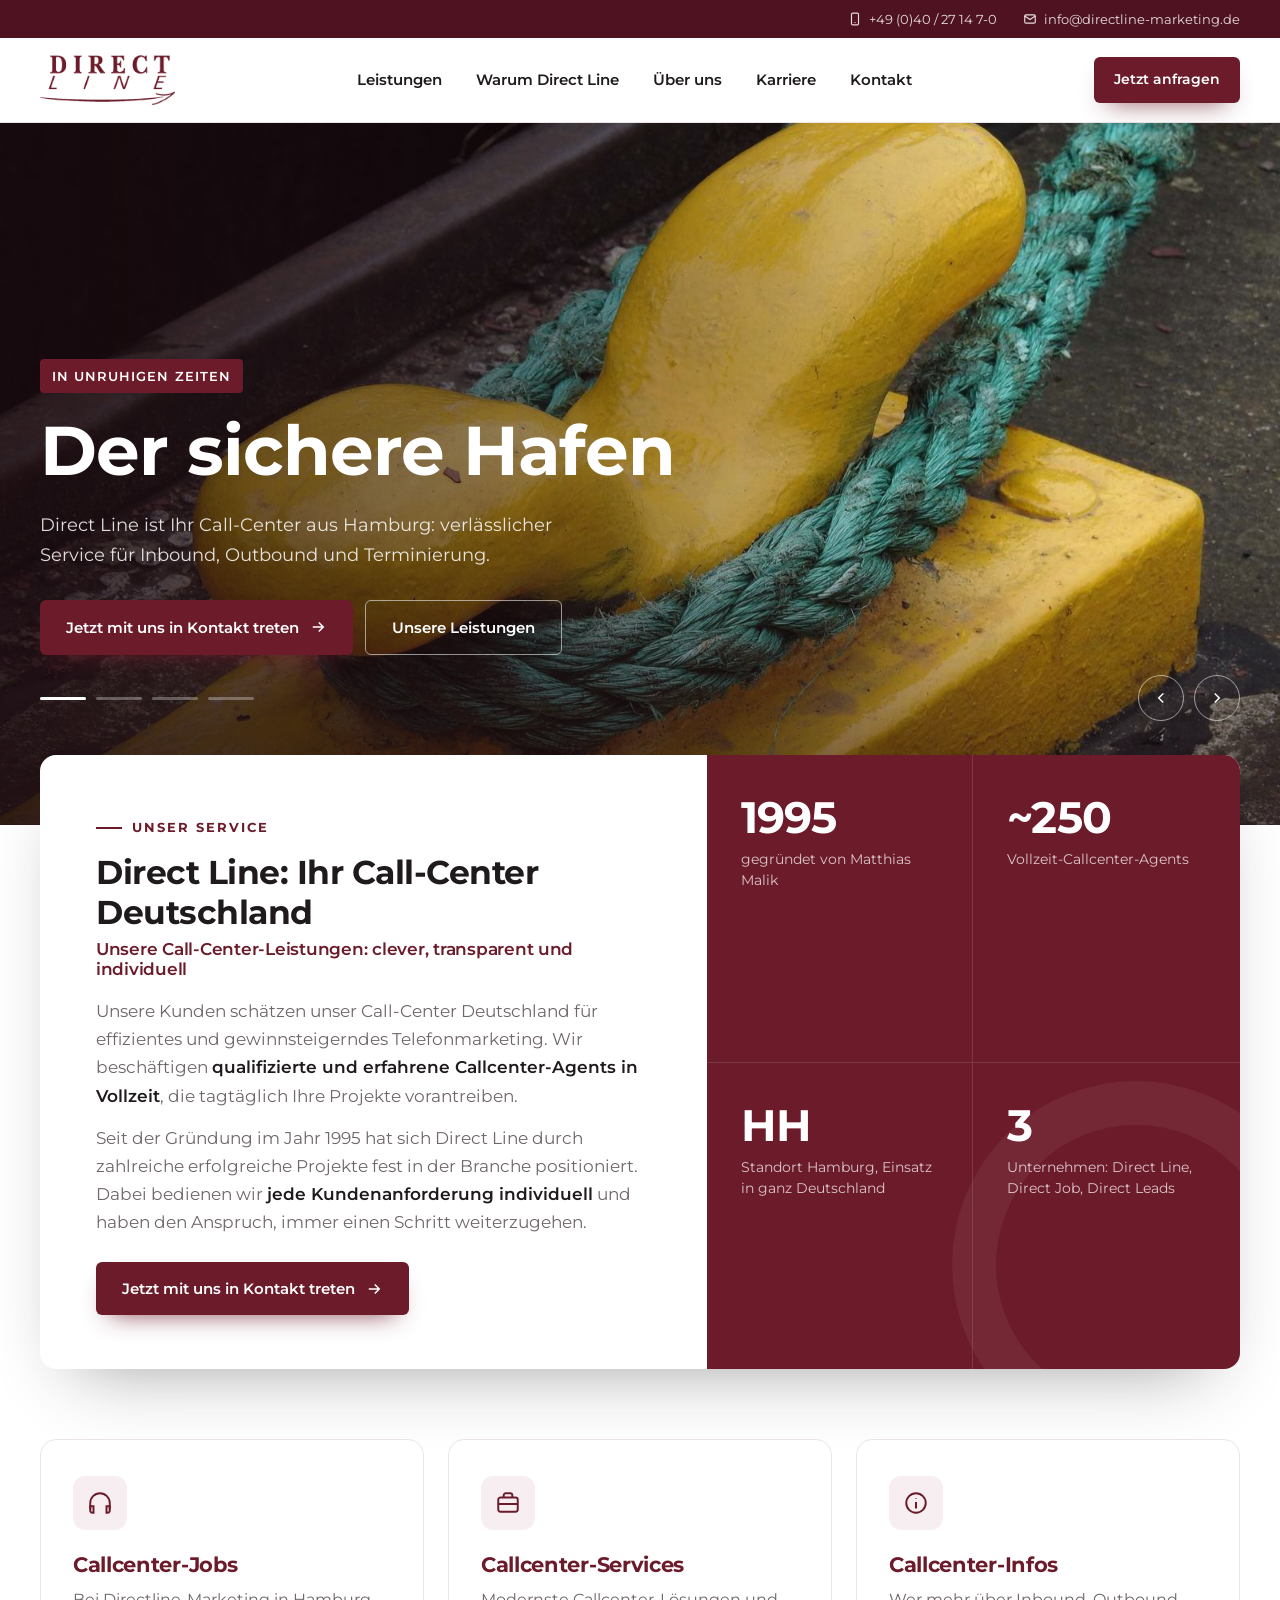
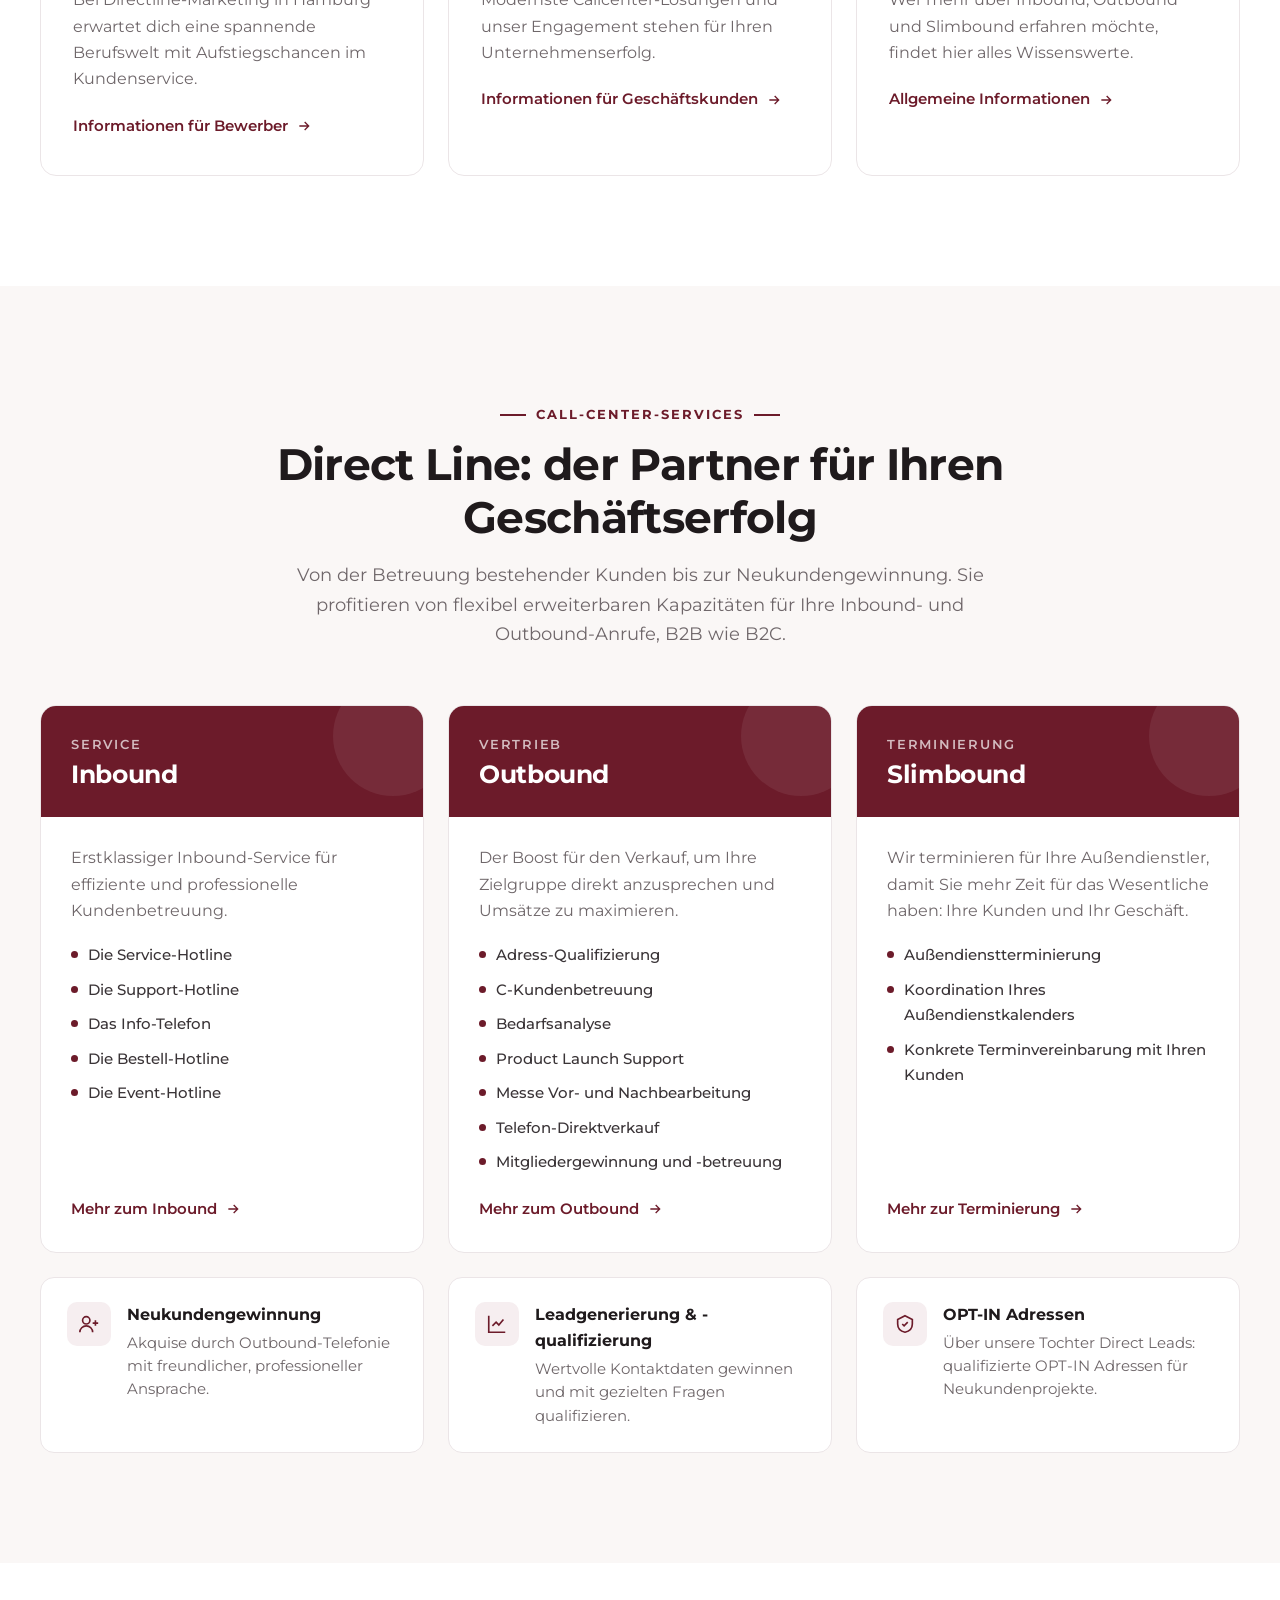
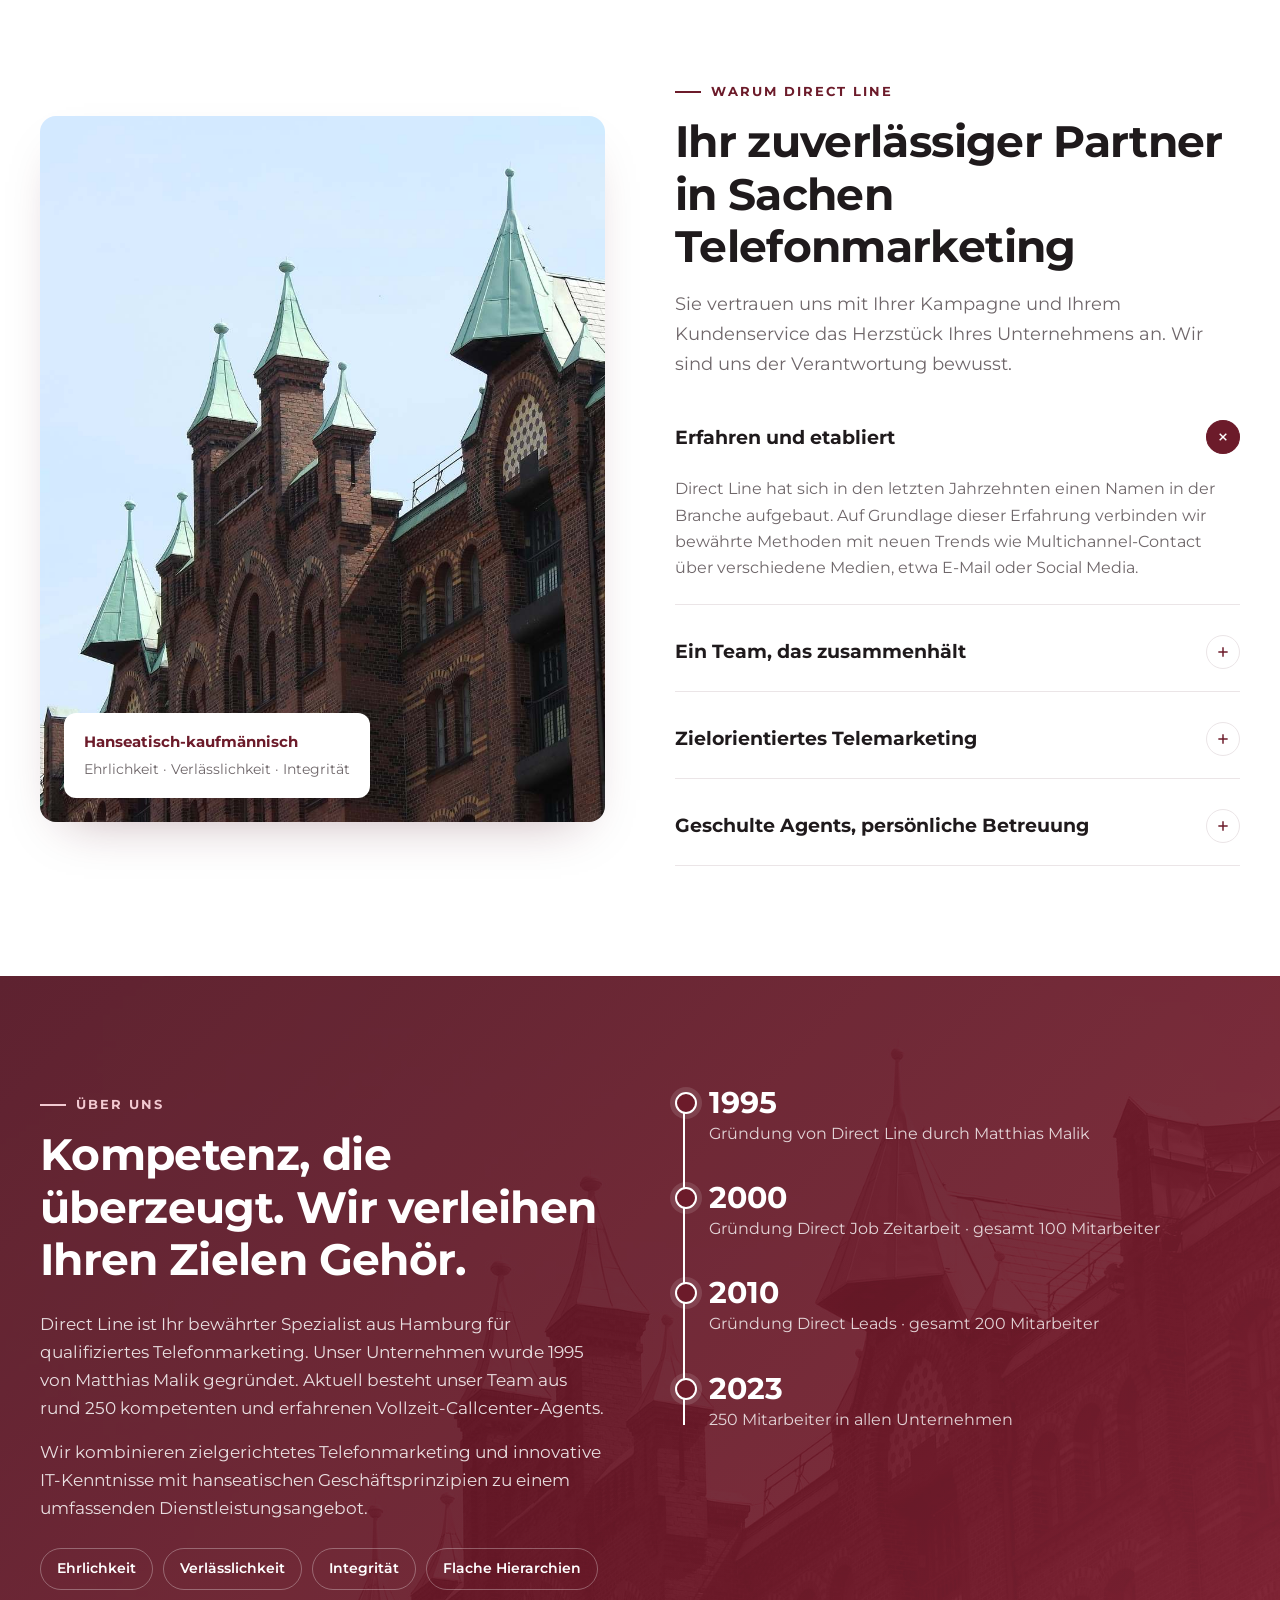
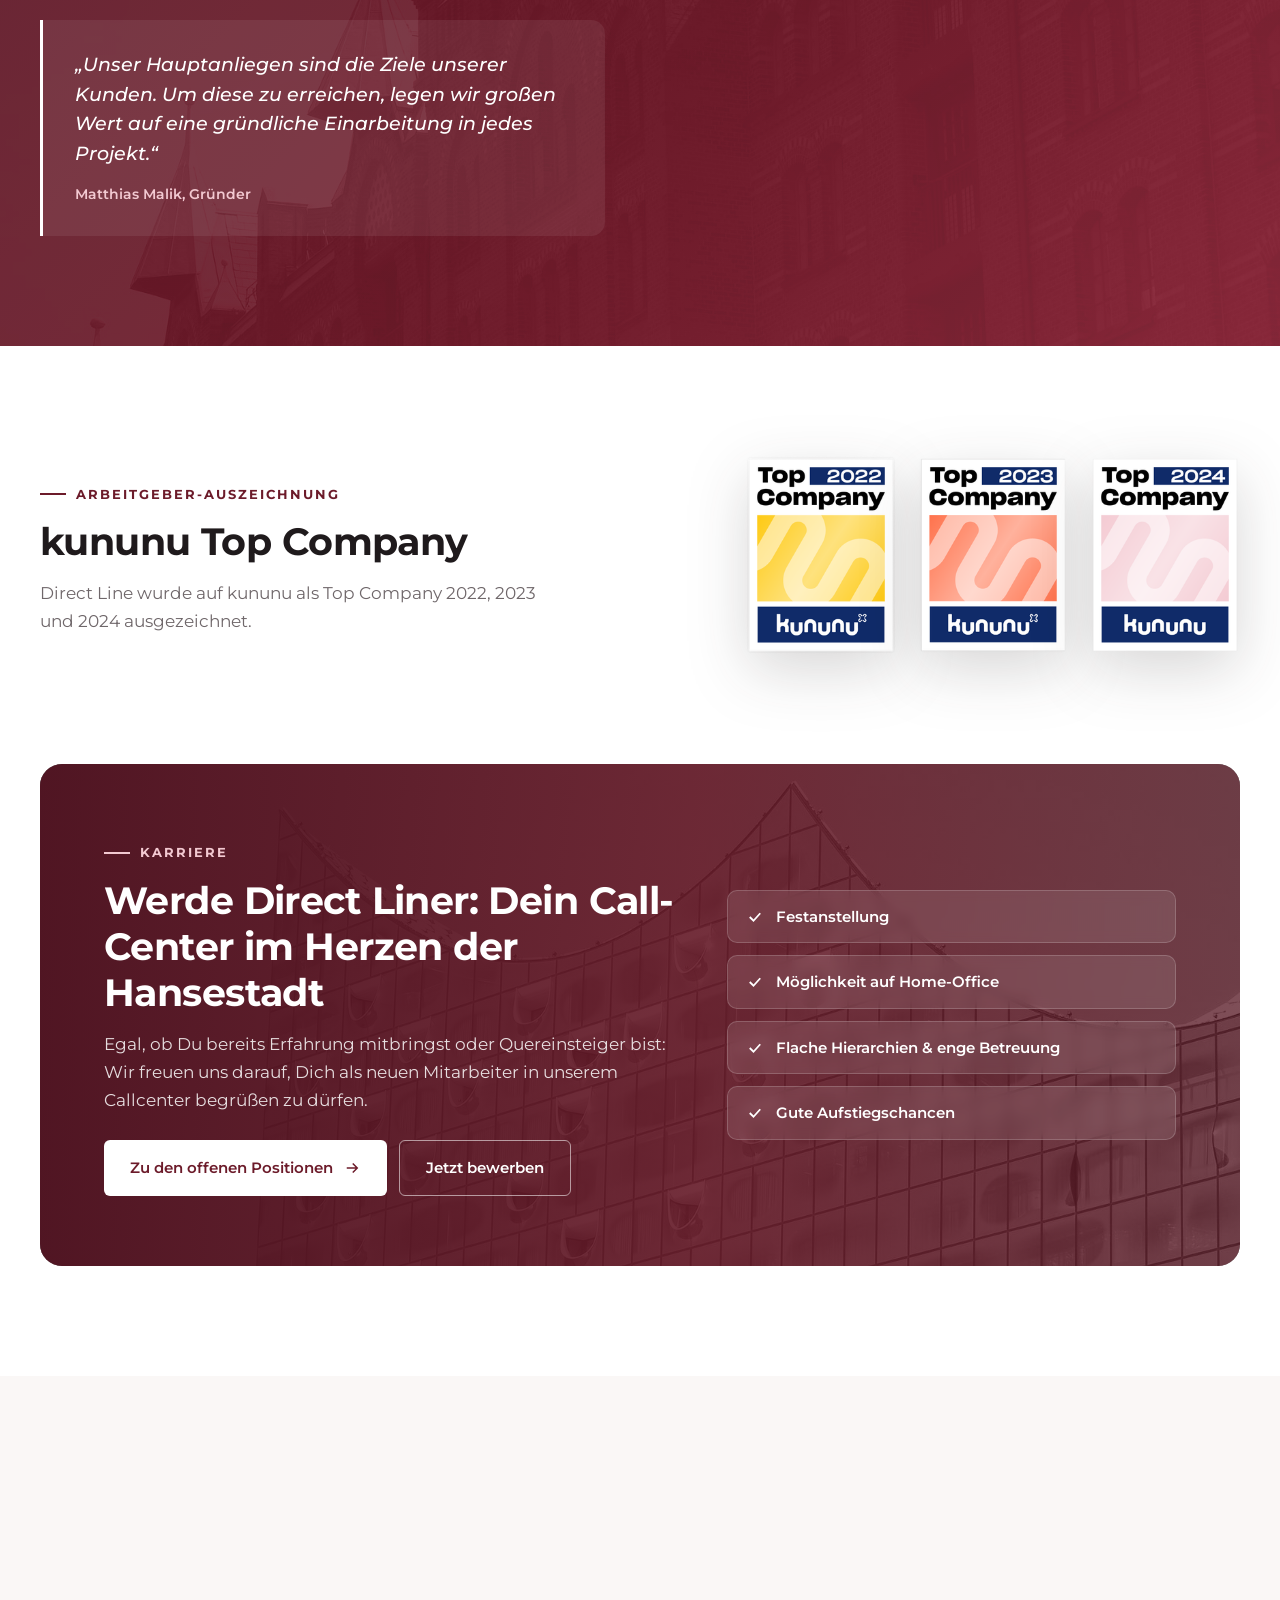
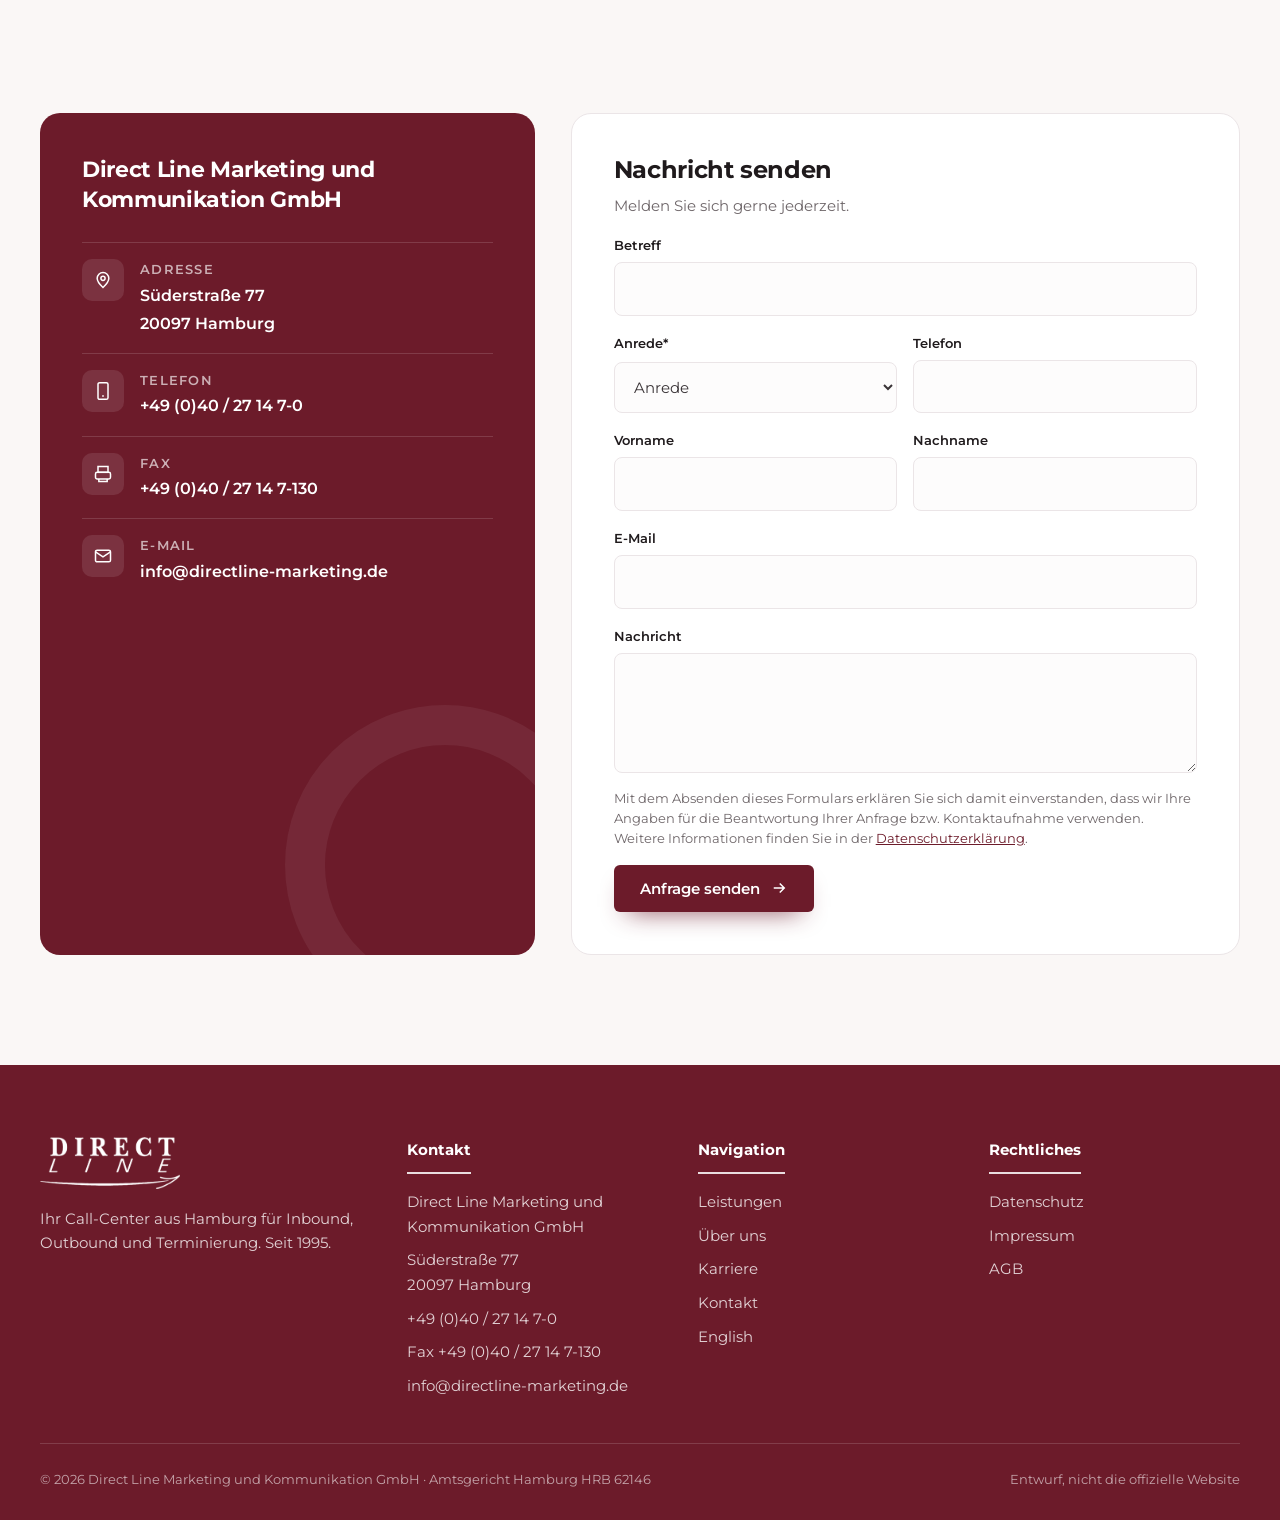
==== directline-entwurf/index.html @ 54f95ad7 "Add Direct Line redesign preview (noindex draft)" ====
<!DOCTYPE html>
<html lang="de">
<head>
<meta charset="utf-8">
<meta name="robots" content="noindex, nofollow">
<meta name="viewport" content="width=device-width, initial-scale=1">
<title>Direct Line · Ihr Call-Center aus Hamburg (Entwurf)</title>
<meta name="description" content="Direct Line Marketing und Kommunikation GmbH: Call-Center aus Hamburg für Inbound, Outbound und Terminierung, seit 1995.">
<link rel="preconnect" href="https://fonts.googleapis.com">
<link rel="preconnect" href="https://fonts.gstatic.com" crossorigin>
<link href="https://fonts.googleapis.com/css2?family=Montserrat:ital,wght@0,400;0,500;0,600;0,700;0,800;1,500&display=swap" rel="stylesheet">
<style>
:root{
  --brand:#6c1b2a; --brand-d:#4f1220; --brand-l:#8a2a3c; --brand-soft:#f6eef0;
  --ink:#1f1a1c; --text:#3a3437; --muted:#6f676a; --line:#ebe5e7; --paper:#fff; --sand:#faf7f6;
  --radius:16px; --shadow:0 22px 50px -26px rgba(79,18,32,.35); --ease:cubic-bezier(.2,.7,.2,1);
}
*{box-sizing:border-box;margin:0;padding:0}
html{scroll-behavior:smooth}
body{font-family:Montserrat,system-ui,sans-serif;color:var(--text);background:var(--paper);font-size:16.5px;line-height:1.7;-webkit-font-smoothing:antialiased}
img{display:block;max-width:100%}
a{color:inherit;text-decoration:none}
h1,h2,h3{color:var(--ink);font-weight:700;line-height:1.2;letter-spacing:-.015em}
.wrap{width:min(1200px,100% - 48px);margin-inline:auto}
.label{display:inline-block;background:var(--brand);color:#fff;font-weight:600;font-size:13px;letter-spacing:.08em;text-transform:uppercase;padding:6px 12px;border-radius:4px}
.kicker{display:inline-flex;align-items:center;gap:10px;color:var(--brand);font-weight:700;font-size:12.5px;letter-spacing:.16em;text-transform:uppercase}
.kicker::before{content:"";width:26px;height:2px;background:currentColor}
.btn{display:inline-flex;align-items:center;gap:10px;padding:14px 26px;border-radius:6px;font-weight:600;font-size:15px;border:0;cursor:pointer;font-family:inherit;transition:transform .35s var(--ease),background .35s,box-shadow .35s,color .35s}
.btn svg{transition:transform .35s var(--ease)}
.btn:hover svg{transform:translateX(4px)}
.btn-brand{background:var(--brand);color:#fff;box-shadow:0 12px 26px -14px rgba(108,27,42,.9)}
.btn-brand:hover{background:var(--brand-d);transform:translateY(-2px)}
.btn-line{border:1.5px solid rgba(255,255,255,.55);color:#fff}
.btn-line:hover{background:#fff;color:var(--brand)}
.btn-outline{border:1.5px solid var(--brand);color:var(--brand)}
.btn-outline:hover{background:var(--brand);color:#fff}

/* Topbar + Header */
.topbar{background:var(--brand-d);color:rgba(255,255,255,.85);font-size:13px}
.topbar .wrap{display:flex;justify-content:flex-end;gap:26px;padding:8px 0}
.topbar a{display:flex;align-items:center;gap:7px;transition:color .3s}.topbar a:hover{color:#fff}
header{position:sticky;top:0;z-index:60;background:rgba(255,255,255,.96);backdrop-filter:blur(12px);border-bottom:1px solid var(--line);transition:box-shadow .4s}
header.scrolled{box-shadow:0 10px 30px -20px rgba(31,26,28,.35)}
.nav{display:flex;align-items:center;justify-content:space-between;height:84px;transition:height .4s var(--ease)}
header.scrolled .nav{height:68px}
.logo img{height:50px;width:auto;transition:height .4s var(--ease)}
header.scrolled .logo img{height:42px}
.menu{display:flex;gap:34px;list-style:none;font-weight:600;font-size:14.5px}
.menu a{position:relative;padding:6px 0;color:var(--ink);transition:color .3s}
.menu a::after{content:"";position:absolute;left:0;bottom:0;width:100%;height:2px;background:var(--brand);transform:scaleX(0);transform-origin:right;transition:transform .4s var(--ease)}
.menu a:hover{color:var(--brand)}.menu a:hover::after{transform:scaleX(1);transform-origin:left}
.nav .btn{padding:11px 20px;font-size:14px}
.burger{display:none;background:none;border:0;width:44px;height:44px;color:var(--brand);cursor:pointer}

/* Hero slider */
.hero{position:relative;height:min(78vh,720px);min-height:520px;overflow:hidden;background:#1d1416;color:#fff}
.slide{position:absolute;inset:0;opacity:0;transition:opacity 1.2s ease}
.slide.active{opacity:1;z-index:1}
.slide img{position:absolute;inset:0;width:100%;height:100%;object-fit:cover;transform:scale(1.08)}
.slide.active img{animation:kb 9s ease-out forwards}
@keyframes kb{from{transform:scale(1.1)}to{transform:scale(1)}}
.slide::after{content:"";position:absolute;inset:0;background:linear-gradient(90deg,rgba(29,12,17,.78) 0%,rgba(29,12,17,.45) 45%,rgba(29,12,17,.05) 80%),linear-gradient(0deg,rgba(29,12,17,.55),transparent 40%)}
.caption{position:absolute;z-index:2;left:0;right:0;bottom:170px}
.caption .label{opacity:0;transform:translateY(16px)}
.caption h1{color:#fff;font-size:clamp(38px,5.4vw,72px);font-weight:700;max-width:14ch;margin:16px 0 0;opacity:0;transform:translateY(22px)}
.caption p{max-width:520px;color:rgba(255,255,255,.85);font-size:17.5px;margin-top:18px;opacity:0;transform:translateY(22px)}
.caption .hero-actions{display:flex;gap:12px;flex-wrap:wrap;margin-top:30px;opacity:0;transform:translateY(22px)}
.slide.active .caption .label,.slide.active .caption h1,.slide.active .caption p,.slide.active .caption .hero-actions{animation:capIn .9s var(--ease) forwards}
.slide.active .caption h1{animation-delay:.15s}.slide.active .caption p{animation-delay:.3s}.slide.active .caption .hero-actions{animation-delay:.45s}
@keyframes capIn{to{opacity:1;transform:none}}
.hero-ctrl{position:absolute;z-index:3;left:0;right:0;bottom:104px}
.hero-ctrl .wrap{display:flex;align-items:center;justify-content:space-between;gap:20px}
.dots{display:flex;gap:10px}
.dot{width:46px;height:3px;background:rgba(255,255,255,.3);border:0;cursor:pointer;position:relative;overflow:hidden;border-radius:2px}
.dot i{position:absolute;inset:0;background:#fff;transform:scaleX(0);transform-origin:left}
.dot.active i{animation:bar 6.5s linear forwards}
.dot.done i{transform:scaleX(1)}
@keyframes bar{to{transform:scaleX(1)}}
.arrows{display:flex;gap:10px}
.arrow{width:46px;height:46px;border-radius:50%;border:1.5px solid rgba(255,255,255,.55);background:transparent;color:#fff;display:grid;place-items:center;cursor:pointer;transition:background .3s,color .3s}
.arrow:hover{background:#fff;color:var(--brand)}

/* Intro */
.intro{padding:0 0 110px;position:relative;z-index:5}
.intro-card{margin-top:-70px;background:#fff;border-radius:var(--radius);box-shadow:0 30px 70px -35px rgba(31,26,28,.45);display:grid;grid-template-columns:1.25fr 1fr;overflow:hidden}
.intro-main{padding:54px 56px}
.intro-main h2{font-size:clamp(26px,2.6vw,36px);margin:14px 0 6px}
.intro-main h3{font-size:17px;color:var(--brand);font-weight:600;margin-bottom:18px}
.intro-main p{color:var(--muted);margin-bottom:14px}
.intro-main strong{color:var(--ink);font-weight:600}
.intro-main .btn{margin-top:12px}
.stats{background:var(--brand);color:#fff;display:grid;grid-template-columns:1fr 1fr;position:relative;overflow:hidden}
.stats::after{content:"";position:absolute;right:-80px;bottom:-80px;width:280px;height:280px;border-radius:50%;border:44px solid rgba(255,255,255,.05)}
.stat{padding:40px 34px;border-right:1px solid rgba(255,255,255,.12);border-bottom:1px solid rgba(255,255,255,.12);position:relative;z-index:1}
.stat:nth-child(2n){border-right:0}.stat:nth-child(n+3){border-bottom:0}
.stat strong{display:block;font-size:44px;font-weight:700;line-height:1;margin-bottom:10px;letter-spacing:-.02em}
.stat span{font-size:14px;color:rgba(255,255,255,.75);line-height:1.5;display:block}

/* Three pillars */
.pillars{display:grid;grid-template-columns:repeat(3,1fr);gap:24px;margin-top:70px}
.pillar{position:relative;padding:36px 32px;border-radius:var(--radius);border:1px solid var(--line);background:#fff;transition:transform .45s var(--ease),box-shadow .45s,border-color .45s;overflow:hidden}
.pillar::before{content:"";position:absolute;left:0;top:0;bottom:0;width:3px;background:var(--brand);transform:scaleY(0);transform-origin:top;transition:transform .5s var(--ease)}
.pillar:hover{transform:translateY(-6px);box-shadow:var(--shadow);border-color:transparent}
.pillar:hover::before{transform:scaleY(1)}
.pillar .ico{width:54px;height:54px;border-radius:12px;background:var(--brand-soft);color:var(--brand);display:grid;place-items:center;margin-bottom:22px;transition:background .4s,color .4s}
.pillar:hover .ico{background:var(--brand);color:#fff}
.pillar h3{font-size:21px;color:var(--brand);margin-bottom:10px}
.pillar p{color:var(--muted);font-size:15.5px;margin-bottom:18px}
.more{display:inline-flex;align-items:center;gap:8px;font-weight:600;font-size:14.5px;color:var(--brand)}
.more svg{transition:transform .3s var(--ease)}
.pillar:hover .more svg,.more:hover svg{transform:translateX(4px)}

section{padding:110px 0}
.head{max-width:740px;margin-bottom:56px}
.head h2{font-size:clamp(30px,3.4vw,46px);margin:14px 0 16px}
.head p{color:var(--muted);font-size:17.5px}
.center{text-align:center;margin-inline:auto}
.center .kicker::after{content:"";width:26px;height:2px;background:currentColor}

/* Leistungen */
.services{background:var(--sand)}
.svc-grid{display:grid;grid-template-columns:repeat(3,1fr);gap:24px}
.svc{background:#fff;border-radius:var(--radius);overflow:hidden;border:1px solid var(--line);display:flex;flex-direction:column;transition:transform .45s var(--ease),box-shadow .45s}
.svc:hover{transform:translateY(-6px);box-shadow:var(--shadow)}
.svc-top{background:var(--brand);color:#fff;padding:28px 30px;position:relative;overflow:hidden}
.svc-top::after{content:"";position:absolute;right:-30px;top:-30px;width:120px;height:120px;border-radius:50%;background:rgba(255,255,255,.07);transition:transform .6s var(--ease)}
.svc:hover .svc-top::after{transform:scale(1.6)}
.svc-top small{display:block;font-size:12.5px;letter-spacing:.14em;text-transform:uppercase;color:rgba(255,255,255,.7);font-weight:600}
.svc-top h3{color:#fff;font-size:25px;margin-top:4px}
.svc-body{padding:28px 30px 30px;display:flex;flex-direction:column;flex:1}
.svc-body p{color:var(--muted);font-size:15.5px;margin-bottom:18px}
.svc-body ul{list-style:none;display:grid;gap:9px;margin-bottom:22px}
.svc-body li{display:flex;gap:10px;align-items:flex-start;font-size:15px;color:var(--text);font-weight:500}
.svc-body li::before{content:"";flex:none;width:7px;height:7px;margin-top:9px;border-radius:50%;background:var(--brand)}
.svc-body .more{margin-top:auto}
.extra{margin-top:24px;display:grid;grid-template-columns:repeat(3,1fr);gap:24px}
.mini{display:flex;gap:16px;align-items:flex-start;padding:24px 26px;background:#fff;border-radius:14px;border:1px solid var(--line)}
.mini .ico{flex:none;width:44px;height:44px;border-radius:10px;background:var(--brand-soft);color:var(--brand);display:grid;place-items:center}
.mini h4{font-size:15.5px;color:var(--ink);margin-bottom:4px}
.mini p{font-size:14.5px;color:var(--muted);line-height:1.6}

/* Qualitäten split */
.split{display:grid;grid-template-columns:1fr 1fr;gap:70px;align-items:center}
.photo{position:relative;border-radius:var(--radius);overflow:hidden;aspect-ratio:4/5;box-shadow:var(--shadow)}
.photo img{width:100%;height:100%;object-fit:cover;transform:scale(1.12);transition:transform 1.6s var(--ease)}
.photo.in img{transform:scale(1)}
.photo .badge{position:absolute;left:24px;bottom:24px;background:#fff;border-radius:12px;padding:16px 20px;box-shadow:var(--shadow)}
.photo .badge b{display:block;color:var(--brand);font-size:15px}
.photo .badge span{font-size:13.5px;color:var(--muted)}
.qual{display:grid;gap:8px;margin-top:10px}
.q{border-bottom:1px solid var(--line)}
.q button{width:100%;display:flex;justify-content:space-between;align-items:center;gap:20px;background:none;border:0;font-family:inherit;font-size:19px;font-weight:700;color:var(--ink);padding:22px 0;cursor:pointer;text-align:left;transition:color .3s}
.q button:hover{color:var(--brand)}
.q .plus{flex:none;width:34px;height:34px;border-radius:50%;border:1.5px solid var(--line);display:grid;place-items:center;color:var(--brand);transition:transform .4s var(--ease),background .4s,border-color .4s}
.q.open .plus{transform:rotate(45deg);background:var(--brand);color:#fff;border-color:var(--brand)}
.q .ans{display:grid;grid-template-rows:0fr;transition:grid-template-rows .5s var(--ease)}
.q.open .ans{grid-template-rows:1fr}
.q .ans>div{overflow:hidden}
.q .ans p{color:var(--muted);padding-bottom:22px;font-size:15.5px}

/* About */
.about{background:linear-gradient(135deg,var(--brand-d),var(--brand) 60%,var(--brand-l));color:#fff;position:relative;overflow:hidden}
.about::before{content:"";position:absolute;inset:0;background:var(--about-bg,none) center/cover;opacity:.09;mix-blend-mode:luminosity}
.about .wrap{position:relative}
.about h2,.about h3{color:#fff}
.about .kicker{color:#f2c9d1}
.about .head p{color:rgba(255,255,255,.8)}
.about-grid{display:grid;grid-template-columns:1fr 1fr;gap:70px;align-items:start}
.about p.lead{color:rgba(255,255,255,.85);margin-bottom:16px}
.quote{margin-top:30px;padding:30px 32px;border-left:3px solid #fff;background:rgba(255,255,255,.07);border-radius:0 14px 14px 0}
.quote blockquote{font-size:18.5px;font-style:italic;font-weight:500;line-height:1.6;color:#fff}
.quote cite{display:block;margin-top:14px;font-style:normal;font-weight:600;font-size:14px;color:#f2c9d1}
.values{display:flex;gap:10px;flex-wrap:wrap;margin-top:26px}
.values span{padding:8px 16px;border-radius:999px;border:1px solid rgba(255,255,255,.3);font-size:14px;font-weight:600}
.timeline{position:relative;padding-left:34px}
.timeline::before{content:"";position:absolute;left:8px;top:8px;bottom:8px;width:2px;background:rgba(255,255,255,.2)}
.timeline .fill{position:absolute;left:8px;top:8px;width:2px;height:0;background:#fff;transition:height 1.8s var(--ease)}
.timeline.in .fill{height:calc(100% - 16px)}
.tl{position:relative;padding:0 0 34px}
.tl:last-child{padding-bottom:0}
.tl::before{content:"";position:absolute;left:-34px;top:6px;width:18px;height:18px;border-radius:50%;background:var(--brand);border:2px solid #fff;box-shadow:0 0 0 5px rgba(255,255,255,.12)}
.tl b{display:block;font-size:30px;font-weight:700;line-height:1.1}
.tl span{color:rgba(255,255,255,.8);font-size:15.5px}

/* Awards */
.awards .wrap{display:grid;grid-template-columns:1fr 1.2fr;gap:60px;align-items:center}
.badges{display:flex;gap:22px;justify-content:flex-end}
.badges img{width:150px;height:auto;filter:drop-shadow(0 18px 30px rgba(31,26,28,.18));transition:transform .5s var(--ease)}
.badges img:hover{transform:translateY(-8px) rotate(-2deg)}

/* Karriere */
.career{padding:0 0 110px}
.career-inner{position:relative;border-radius:22px;overflow:hidden;color:#fff;padding:70px 64px;display:grid;grid-template-columns:1.3fr 1fr;gap:40px;align-items:center;background:#2a1a1e}
.career-inner img{position:absolute;inset:0;width:100%;height:100%;object-fit:cover;opacity:.5;filter:grayscale(1) contrast(1.1);transition:transform 8s ease;z-index:0}
.career-inner:hover img{transform:scale(1.06)}
.career-inner::after{content:"";position:absolute;inset:0;background:linear-gradient(90deg,rgba(79,18,32,.96),rgba(108,27,42,.82) 55%,rgba(108,27,42,.55));z-index:0}
.career-inner>*{position:relative;z-index:1}
.career h2{color:#fff;font-size:clamp(28px,3vw,40px);margin:14px 0 14px}
.career .kicker{color:#f2c9d1}
.career p{color:rgba(255,255,255,.85)}
.perks{list-style:none;display:grid;gap:12px}
.perks li{display:flex;gap:12px;align-items:center;font-weight:600;background:rgba(255,255,255,.1);border:1px solid rgba(255,255,255,.18);padding:13px 18px;border-radius:10px;backdrop-filter:blur(6px);font-size:15px}
.perks li svg{flex:none}
.career .acts{display:flex;gap:12px;flex-wrap:wrap;margin-top:26px}
.career .btn-white{background:#fff;color:var(--brand)}
.career .btn-white:hover{transform:translateY(-2px)}

/* Kontakt */
.contact{background:var(--sand)}
.contact-grid{display:grid;grid-template-columns:.85fr 1.15fr;gap:36px}
.info{background:var(--brand);color:#fff;border-radius:20px;padding:42px;position:relative;overflow:hidden}
.info::after{content:"";position:absolute;right:-70px;bottom:-70px;width:240px;height:240px;border-radius:50%;border:40px solid rgba(255,255,255,.06)}
.info h3{color:#fff;font-size:22px;margin-bottom:28px;line-height:1.35}
.row{display:flex;gap:16px;padding:16px 0;border-top:1px solid rgba(255,255,255,.14);position:relative;z-index:1}
.row .ico{flex:none;width:42px;height:42px;border-radius:10px;background:rgba(255,255,255,.1);display:grid;place-items:center}
.row small{display:block;font-size:12.5px;color:rgba(255,255,255,.65);text-transform:uppercase;letter-spacing:.1em;font-weight:600}
.row a,.row b{font-weight:600;font-size:15.5px}
.row a:hover{text-decoration:underline}
form{background:#fff;border-radius:20px;padding:42px;border:1px solid var(--line);display:grid;grid-template-columns:1fr 1fr;gap:16px}
form h3{grid-column:span 2;font-size:24px}
form .sub{grid-column:span 2;color:var(--muted);margin-top:-8px;font-size:15px}
.f{display:grid;gap:6px}.f.full{grid-column:span 2}
label{font-size:13px;font-weight:600;color:var(--ink)}
input,select,textarea{font:inherit;font-size:15px;padding:13px 15px;border:1.5px solid var(--line);border-radius:8px;background:#fdfcfc;color:var(--text);transition:border-color .3s,box-shadow .3s}
input:focus,select:focus,textarea:focus{outline:none;border-color:var(--brand);box-shadow:0 0 0 4px rgba(108,27,42,.12);background:#fff}
textarea{min-height:120px;resize:vertical}
.consent{grid-column:span 2;font-size:12.5px;color:var(--muted);line-height:1.6}
.consent a{color:var(--brand);text-decoration:underline}
form .btn{justify-self:start}
.toast{grid-column:span 2;display:none;padding:13px 16px;border-radius:8px;background:var(--brand-soft);color:var(--brand);font-weight:600;font-size:14.5px}

/* Footer */
footer{background:var(--brand);color:rgba(255,255,255,.8);padding:72px 0 30px;font-size:14.5px}
.foot{display:grid;grid-template-columns:1.3fr 1fr 1fr 1fr;gap:40px;padding-bottom:44px;border-bottom:1px solid rgba(255,255,255,.15)}
footer h4{color:#fff;font-size:15px;font-weight:700;margin-bottom:16px;padding-bottom:10px;border-bottom:2px solid rgba(255,255,255,.85);display:inline-block}
footer ul{list-style:none;display:grid;gap:9px}
footer a{transition:color .3s}footer a:hover{color:#fff;text-decoration:underline}
.foot img{height:52px;width:auto;margin-bottom:18px}
.legal{display:flex;justify-content:space-between;flex-wrap:wrap;gap:12px;padding-top:24px;font-size:13px;color:rgba(255,255,255,.6)}
.totop{position:fixed;right:22px;bottom:22px;z-index:70;width:48px;height:48px;border-radius:50%;background:var(--brand);color:#fff;border:0;display:grid;place-items:center;cursor:pointer;box-shadow:var(--shadow);opacity:0;transform:translateY(16px);transition:opacity .4s,transform .4s var(--ease),background .3s}
.totop.show{opacity:1;transform:none}.totop:hover{background:var(--brand-d)}

/* Reveal */
.reveal{opacity:0;transform:translateY(30px);transition:opacity .9s var(--ease),transform .9s var(--ease)}
.reveal.in{opacity:1;transform:none}
.d1{transition-delay:.1s}.d2{transition-delay:.2s}.d3{transition-delay:.3s}

@media (prefers-reduced-motion:reduce){
  *,*::before,*::after{animation:none!important;transition:none!important;scroll-behavior:auto!important}
  .reveal{opacity:1;transform:none}
  .caption .label,.caption h1,.caption p,.caption .hero-actions{opacity:1;transform:none}
  .slide img,.photo img{transform:none}
  .timeline .fill{height:calc(100% - 16px)}
}

@media (max-width:1080px){
  .menu{gap:22px}
  .intro-card{grid-template-columns:1fr}
  .svc-grid,.extra{grid-template-columns:1fr 1fr}
  .svc-grid .svc:last-child{grid-column:span 2}
}
@media (max-width:880px){
  section{padding:84px 0}
  .menu,.nav .btn{display:none}
  .burger{display:grid;place-items:center}
  .menu.open{display:grid;position:absolute;top:100%;left:0;right:0;background:#fff;padding:12px 24px 20px;border-bottom:1px solid var(--line);box-shadow:var(--shadow);gap:0}
  .menu.open a{display:block;padding:13px 0;border-bottom:1px solid var(--line)}
  .pillars{grid-template-columns:1fr}
  .split,.about-grid,.contact-grid,.awards .wrap,.career-inner{grid-template-columns:1fr;gap:44px}
  .photo{aspect-ratio:16/11}
  .badges{justify-content:flex-start}
  .foot{grid-template-columns:1fr 1fr}
  .career-inner{padding:48px 32px}
}
@media (max-width:600px){
  body{font-size:16px}
  .wrap{width:min(1200px,100% - 36px)}
  .topbar .wrap{justify-content:center;gap:18px;font-size:12px}.topbar .mail-t{display:none}
  .nav{height:70px}.logo img{height:40px}
  .hero{height:auto;min-height:600px}
  .caption{bottom:120px}.hero-ctrl{bottom:64px}
  .caption p{font-size:16px}
  .hero-ctrl .arrows{display:none}
  .dot{width:34px}
  .intro-card{margin-top:-40px}
  .intro-main{padding:34px 26px}
  .stat{padding:28px 22px}.stat strong{font-size:34px}
  .svc-grid,.extra{grid-template-columns:1fr}.svc-grid .svc:last-child{grid-column:auto}
  form{grid-template-columns:1fr;padding:28px}
  form h3,form .sub,.f.full,.consent,.toast{grid-column:auto}
  .info{padding:30px}
  .badges{gap:12px}.badges img{width:30%}
  .foot{grid-template-columns:1fr}
  .caption .hero-actions .btn{flex:1 1 100%;justify-content:center}.slide::after{background:linear-gradient(0deg,rgba(29,12,17,.85) 10%,rgba(29,12,17,.45) 60%,rgba(29,12,17,.25))}.hero{min-height:640px}
}
</style>
</head>
<body>

<div class="topbar"><div class="wrap">
  <a href="tel:+494027147000"><svg width="14" height="14" viewBox="0 0 24 24" fill="none" stroke="currentColor" stroke-width="2"><rect x="6" y="2" width="12" height="20" rx="2"/><path d="M11 18h2"/></svg>+49 (0)40 / 27 14 7-0</a>
  <a href="mailto:info@directline-marketing.de"><svg width="14" height="14" viewBox="0 0 24 24" fill="none" stroke="currentColor" stroke-width="2"><rect x="3" y="5" width="18" height="14" rx="2"/><path d="M3 7l9 6 9-6"/></svg><span class="mail-t">info@directline-marketing.de</span></a>
</div></div>

<header>
  <div class="wrap nav">
    <a class="logo" href="#top" aria-label="Direct Line"><img src="[data-uri]" alt="Direct Line"></a>
    <ul class="menu" id="menu">
      <li><a href="#leistungen">Leistungen</a></li>
      <li><a href="#qualitaeten">Warum Direct Line</a></li>
      <li><a href="#ueber-uns">Über uns</a></li>
      <li><a href="#karriere">Karriere</a></li>
      <li><a href="#kontakt">Kontakt</a></li>
    </ul>
    <a class="btn btn-brand" href="#kontakt">Jetzt anfragen</a>
    <button class="burger" id="burger" aria-label="Menü öffnen" aria-expanded="false"><svg width="26" height="26" viewBox="0 0 24 24" fill="none" stroke="currentColor" stroke-width="2"><path d="M4 7h16M4 12h16M4 17h16"/></svg></button>
  </div>
</header>

<main id="top">
<section class="hero" aria-roledescription="Karussell" style="padding:0">
  <div class="slide active">
    <img src="[data-uri]" alt="Gelber Poller mit Tau im Hamburger Hafen">
    <div class="caption"><div class="wrap">
      <span class="label">In unruhigen Zeiten</span>
      <h1>Der sichere Hafen</h1>
      <p>Direct Line ist Ihr Call-Center aus Hamburg: verlässlicher Service für Inbound, Outbound und Terminierung.</p>
      <div class="hero-actions"><a class="btn btn-brand" href="#kontakt">Jetzt mit uns in Kontakt treten <svg width="18" height="18" viewBox="0 0 24 24" fill="none" stroke="currentColor" stroke-width="2"><path d="M5 12h14M13 6l6 6-6 6"/></svg></a><a class="btn btn-line" href="#leistungen">Unsere Leistungen</a></div>
    </div></div>
  </div>
  <div class="slide">
    <img src="[data-uri]" alt="Speicherstadt Hamburg" loading="lazy">
    <div class="caption"><div class="wrap">
      <span class="label">Kompetenz</span>
      <h1>Seit 1995</h1>
      <p>Gegründet von Matthias Malik und seitdem fest in der Call-Center-Branche positioniert.</p>
      <div class="hero-actions"><a class="btn btn-brand" href="#ueber-uns">Über uns <svg width="18" height="18" viewBox="0 0 24 24" fill="none" stroke="currentColor" stroke-width="2"><path d="M5 12h14M13 6l6 6-6 6"/></svg></a></div>
    </div></div>
  </div>
  <div class="slide">
    <img src="[data-uri]" alt="Elbphilharmonie Hamburg" loading="lazy">
    <div class="caption"><div class="wrap">
      <span class="label">Eine Frage des Fingerspitzengefühls</span>
      <h1>Outbound Telefonie</h1>
      <p>Fachkenntnis, Erfahrung und Einfühlungsvermögen im Dialog mit Ihren potenziellen Kunden.</p>
      <div class="hero-actions"><a class="btn btn-brand" href="#leistungen">Zum Outbound <svg width="18" height="18" viewBox="0 0 24 24" fill="none" stroke="currentColor" stroke-width="2"><path d="M5 12h14M13 6l6 6-6 6"/></svg></a></div>
    </div></div>
  </div>
  <div class="slide">
    <img src="[data-uri]" alt="Hamburger Michel" loading="lazy">
    <div class="caption"><div class="wrap">
      <span class="label">Mehr als Sie erwarten</span>
      <h1>Unser Service</h1>
      <p>Ob Terminvereinbarung, Bestellannahme, Backoffice oder Büroservice: Unsere Mitarbeiter stehen Ihnen zur Verfügung.</p>
      <div class="hero-actions"><a class="btn btn-brand" href="#leistungen">Leistungen ansehen <svg width="18" height="18" viewBox="0 0 24 24" fill="none" stroke="currentColor" stroke-width="2"><path d="M5 12h14M13 6l6 6-6 6"/></svg></a></div>
    </div></div>
  </div>
  <div class="hero-ctrl"><div class="wrap">
    <div class="dots" id="dots"></div>
    <div class="arrows">
      <button class="arrow" id="prev" aria-label="Vorheriges Bild"><svg width="18" height="18" viewBox="0 0 24 24" fill="none" stroke="currentColor" stroke-width="2"><path d="M15 6l-6 6 6 6"/></svg></button>
      <button class="arrow" id="next" aria-label="Nächstes Bild"><svg width="18" height="18" viewBox="0 0 24 24" fill="none" stroke="currentColor" stroke-width="2"><path d="M9 6l6 6-6 6"/></svg></button>
    </div>
  </div></div>
</section>

<div class="intro">
  <div class="wrap">
    <div class="intro-card reveal">
      <div class="intro-main">
        <span class="kicker">Unser Service</span>
        <h2>Direct Line: Ihr Call-Center Deutschland</h2>
        <h3>Unsere Call-Center-Leistungen: clever, transparent und individuell</h3>
        <p>Unsere Kunden schätzen unser Call-Center Deutschland für effizientes und gewinnsteigerndes Telefonmarketing. Wir beschäftigen <strong>qualifizierte und erfahrene Callcenter-Agents in Vollzeit</strong>, die tagtäglich Ihre Projekte vorantreiben.</p>
        <p>Seit der Gründung im Jahr 1995 hat sich Direct Line durch zahlreiche erfolgreiche Projekte fest in der Branche positioniert. Dabei bedienen wir <strong>jede Kundenanforderung individuell</strong> und haben den Anspruch, immer einen Schritt weiterzugehen.</p>
        <a class="btn btn-brand" href="#kontakt">Jetzt mit uns in Kontakt treten <svg width="18" height="18" viewBox="0 0 24 24" fill="none" stroke="currentColor" stroke-width="2"><path d="M5 12h14M13 6l6 6-6 6"/></svg></a>
      </div>
      <div class="stats">
        <div class="stat"><strong data-count="1995">1995</strong><span>gegründet von Matthias Malik</span></div>
        <div class="stat"><strong data-count="250" data-prefix="~">~250</strong><span>Vollzeit-Callcenter-Agents</span></div>
        <div class="stat"><strong>HH</strong><span>Standort Hamburg, Einsatz in ganz Deutschland</span></div>
        <div class="stat"><strong data-count="3">3</strong><span>Unternehmen: Direct Line, Direct Job, Direct Leads</span></div>
      </div>
    </div>

    <div class="pillars">
      <div class="pillar reveal"><span class="ico"><svg width="26" height="26" viewBox="0 0 24 24" fill="none" stroke="currentColor" stroke-width="1.8"><path d="M3 18v-6a9 9 0 0 1 18 0v6"/><path d="M21 19a2 2 0 0 1-2 2h-1v-6h3zM3 19a2 2 0 0 0 2 2h1v-6H3z"/></svg></span><h3>Callcenter-Jobs</h3><p>Bei Directline-Marketing in Hamburg erwartet dich eine spannende Berufswelt mit Aufstiegschancen im Kundenservice.</p><a class="more" href="#karriere">Informationen für Bewerber <svg width="16" height="16" viewBox="0 0 24 24" fill="none" stroke="currentColor" stroke-width="2"><path d="M5 12h14M13 6l6 6-6 6"/></svg></a></div>
      <div class="pillar reveal d1"><span class="ico"><svg width="26" height="26" viewBox="0 0 24 24" fill="none" stroke="currentColor" stroke-width="1.8"><rect x="3" y="7" width="18" height="13" rx="2"/><path d="M8 7V5a2 2 0 0 1 2-2h4a2 2 0 0 1 2 2v2M3 13h18"/></svg></span><h3>Callcenter-Services</h3><p>Modernste Callcenter-Lösungen und unser Engagement stehen für Ihren Unternehmenserfolg.</p><a class="more" href="#leistungen">Informationen für Geschäftskunden <svg width="16" height="16" viewBox="0 0 24 24" fill="none" stroke="currentColor" stroke-width="2"><path d="M5 12h14M13 6l6 6-6 6"/></svg></a></div>
      <div class="pillar reveal d2"><span class="ico"><svg width="26" height="26" viewBox="0 0 24 24" fill="none" stroke="currentColor" stroke-width="1.8"><circle cx="12" cy="12" r="9"/><path d="M12 11v6M12 7.5v.5"/></svg></span><h3>Callcenter-Infos</h3><p>Wer mehr über Inbound, Outbound und Slimbound erfahren möchte, findet hier alles Wissenswerte.</p><a class="more" href="https://www.directline-marketing.de/inbound/" target="_blank" rel="noopener">Allgemeine Informationen <svg width="16" height="16" viewBox="0 0 24 24" fill="none" stroke="currentColor" stroke-width="2"><path d="M5 12h14M13 6l6 6-6 6"/></svg></a></div>
    </div>
  </div>
</div>

<section class="services" id="leistungen">
  <div class="wrap">
    <div class="head center reveal">
      <span class="kicker">Call-Center-Services</span>
      <h2>Direct Line: der Partner für Ihren Geschäftserfolg</h2>
      <p>Von der Betreuung bestehender Kunden bis zur Neukundengewinnung. Sie profitieren von flexibel erweiterbaren Kapazitäten für Ihre Inbound- und Outbound-Anrufe, B2B wie B2C.</p>
    </div>
    <div class="svc-grid">
      <article class="svc reveal">
        <div class="svc-top"><small>Service</small><h3>Inbound</h3></div>
        <div class="svc-body">
          <p>Erstklassiger Inbound-Service für effiziente und professionelle Kundenbetreuung.</p>
          <ul><li>Die Service-Hotline</li><li>Die Support-Hotline</li><li>Das Info-Telefon</li><li>Die Bestell-Hotline</li><li>Die Event-Hotline</li></ul>
          <a class="more" href="https://www.directline-marketing.de/inbound/" target="_blank" rel="noopener">Mehr zum Inbound <svg width="16" height="16" viewBox="0 0 24 24" fill="none" stroke="currentColor" stroke-width="2"><path d="M5 12h14M13 6l6 6-6 6"/></svg></a>
        </div>
      </article>
      <article class="svc reveal d1">
        <div class="svc-top"><small>Vertrieb</small><h3>Outbound</h3></div>
        <div class="svc-body">
          <p>Der Boost für den Verkauf, um Ihre Zielgruppe direkt anzusprechen und Umsätze zu maximieren.</p>
          <ul><li>Adress-Qualifizierung</li><li>C-Kundenbetreuung</li><li>Bedarfsanalyse</li><li>Product Launch Support</li><li>Messe Vor- und Nachbearbeitung</li><li>Telefon-Direktverkauf</li><li>Mitgliedergewinnung und -betreuung</li></ul>
          <a class="more" href="https://www.directline-marketing.de/outbound/" target="_blank" rel="noopener">Mehr zum Outbound <svg width="16" height="16" viewBox="0 0 24 24" fill="none" stroke="currentColor" stroke-width="2"><path d="M5 12h14M13 6l6 6-6 6"/></svg></a>
        </div>
      </article>
      <article class="svc reveal d2">
        <div class="svc-top"><small>Terminierung</small><h3>Slimbound</h3></div>
        <div class="svc-body">
          <p>Wir terminieren für Ihre Außendienstler, damit Sie mehr Zeit für das Wesentliche haben: Ihre Kunden und Ihr Geschäft.</p>
          <ul><li>Außendienstterminierung</li><li>Koordination Ihres Außendienstkalenders</li><li>Konkrete Terminvereinbarung mit Ihren Kunden</li></ul>
          <a class="more" href="https://www.directline-marketing.de/call-center-services/" target="_blank" rel="noopener">Mehr zur Terminierung <svg width="16" height="16" viewBox="0 0 24 24" fill="none" stroke="currentColor" stroke-width="2"><path d="M5 12h14M13 6l6 6-6 6"/></svg></a>
        </div>
      </article>
    </div>
    <div class="extra">
      <div class="mini reveal"><span class="ico"><svg width="22" height="22" viewBox="0 0 24 24" fill="none" stroke="currentColor" stroke-width="1.8"><circle cx="9" cy="8" r="4"/><path d="M2 21a7 7 0 0 1 14 0M19 8v6M16 11h6"/></svg></span><div><h4>Neukundengewinnung</h4><p>Akquise durch Outbound-Telefonie mit freundlicher, professioneller Ansprache.</p></div></div>
      <div class="mini reveal d1"><span class="ico"><svg width="22" height="22" viewBox="0 0 24 24" fill="none" stroke="currentColor" stroke-width="1.8"><path d="M3 3v18h18"/><path d="M7 14l4-4 3 3 5-6"/></svg></span><div><h4>Leadgenerierung &amp; -qualifizierung</h4><p>Wertvolle Kontaktdaten gewinnen und mit gezielten Fragen qualifizieren.</p></div></div>
      <div class="mini reveal d2"><span class="ico"><svg width="22" height="22" viewBox="0 0 24 24" fill="none" stroke="currentColor" stroke-width="1.8"><path d="M12 3l8 4v5c0 5-3.5 8-8 9-4.5-1-8-4-8-9V7z"/><path d="M9 12l2 2 4-4"/></svg></span><div><h4>OPT-IN Adressen</h4><p>Über unsere Tochter Direct Leads: qualifizierte OPT-IN Adressen für Neukundenprojekte.</p></div></div>
    </div>
  </div>
</section>

<section id="qualitaeten">
  <div class="wrap split">
    <div class="photo reveal"><img data-same="1" alt="Speicherstadt in Hamburg"><div class="badge"><b>Hanseatisch-kaufmännisch</b><span>Ehrlichkeit · Verlässlichkeit · Integrität</span></div></div>
    <div>
      <div class="head reveal" style="margin-bottom:20px">
        <span class="kicker">Warum Direct Line</span>
        <h2>Ihr zuverlässiger Partner in Sachen Telefonmarketing</h2>
        <p>Sie vertrauen uns mit Ihrer Kampagne und Ihrem Kundenservice das Herzstück Ihres Unternehmens an. Wir sind uns der Verantwortung bewusst.</p>
      </div>
      <div class="qual reveal d1">
        <div class="q open"><button aria-expanded="true">Erfahren und etabliert<span class="plus"><svg width="16" height="16" viewBox="0 0 24 24" fill="none" stroke="currentColor" stroke-width="2.2"><path d="M12 5v14M5 12h14"/></svg></span></button><div class="ans"><div><p>Direct Line hat sich in den letzten Jahrzehnten einen Namen in der Branche aufgebaut. Auf Grundlage dieser Erfahrung verbinden wir bewährte Methoden mit neuen Trends wie Multichannel-Contact über verschiedene Medien, etwa E-Mail oder Social Media.</p></div></div></div>
        <div class="q"><button aria-expanded="false">Ein Team, das zusammenhält<span class="plus"><svg width="16" height="16" viewBox="0 0 24 24" fill="none" stroke="currentColor" stroke-width="2.2"><path d="M12 5v14M5 12h14"/></svg></span></button><div class="ans"><div><p>Nur wer gerne arbeitet und sich aufgehoben fühlt, macht einen guten Job. Als verantwortungsvoller Arbeitgeber bieten wir engmaschige Betreuung und hervorragende Trainings, das zeigt sich in unseren Ergebnissen.</p></div></div></div>
        <div class="q"><button aria-expanded="false">Zielorientiertes Telemarketing<span class="plus"><svg width="16" height="16" viewBox="0 0 24 24" fill="none" stroke="currentColor" stroke-width="2.2"><path d="M12 5v14M5 12h14"/></svg></span></button><div class="ans"><div><p>Wir entwickeln effiziente Strategien, die Ihre Marke repräsentieren und explizit Ihre Zielgruppe ansprechen, um Ihre potenziellen Kunden dezidiert zu erreichen.</p></div></div></div>
        <div class="q"><button aria-expanded="false">Geschulte Agents, persönliche Betreuung<span class="plus"><svg width="16" height="16" viewBox="0 0 24 24" fill="none" stroke="currentColor" stroke-width="2.2"><path d="M12 5v14M5 12h14"/></svg></span></button><div class="ans"><div><p>Unsere Mitarbeiter werden umfangreich geschult und eng betreut. Unsere Tochter Direct Job versorgt uns zusätzlich mit qualifizierten Agents, die regelmäßig intern und extern geschult werden.</p></div></div></div>
      </div>
    </div>
  </div>
</section>

<section class="about" id="ueber-uns">
  <div class="wrap about-grid">
    <div class="reveal">
      <div class="head" style="margin-bottom:24px">
        <span class="kicker">Über uns</span>
        <h2>Kompetenz, die überzeugt. Wir verleihen Ihren Zielen Gehör.</h2>
      </div>
      <p class="lead">Direct Line ist Ihr bewährter Spezialist aus Hamburg für qualifiziertes Telefonmarketing. Unser Unternehmen wurde 1995 von Matthias Malik gegründet. Aktuell besteht unser Team aus rund 250 kompetenten und erfahrenen Vollzeit-Callcenter-Agents.</p>
      <p class="lead">Wir kombinieren zielgerichtetes Telefonmarketing und innovative IT-Kenntnisse mit hanseatischen Geschäftsprinzipien zu einem umfassenden Dienstleistungsangebot.</p>
      <div class="values"><span>Ehrlichkeit</span><span>Verlässlichkeit</span><span>Integrität</span><span>Flache Hierarchien</span></div>
      <div class="quote"><blockquote>„Unser Hauptanliegen sind die Ziele unserer Kunden. Um diese zu erreichen, legen wir großen Wert auf eine gründliche Einarbeitung in jedes Projekt.“</blockquote><cite>Matthias Malik, Gründer</cite></div>
    </div>
    <div class="timeline reveal d1" id="timeline">
      <span class="fill"></span>
      <div class="tl"><b>1995</b><span>Gründung von Direct Line durch Matthias Malik</span></div>
      <div class="tl"><b>2000</b><span>Gründung Direct Job Zeitarbeit · gesamt 100 Mitarbeiter</span></div>
      <div class="tl"><b>2010</b><span>Gründung Direct Leads · gesamt 200 Mitarbeiter</span></div>
      <div class="tl"><b>2023</b><span>250 Mitarbeiter in allen Unternehmen</span></div>
    </div>
  </div>
</section>

<section class="awards">
  <div class="wrap">
    <div class="reveal">
      <span class="kicker">Arbeitgeber-Auszeichnung</span>
      <h2 style="font-size:clamp(28px,3vw,40px);margin:14px 0 14px">kununu Top Company</h2>
      <p style="color:var(--muted)">Direct Line wurde auf kununu als Top Company 2022, 2023 und 2024 ausgezeichnet.</p>
    </div>
    <div class="badges reveal d1">
      <img src="[data-uri]" alt="kununu Top Company 2022" loading="lazy">
      <img src="[data-uri]" alt="kununu Top Company 2023" loading="lazy">
      <img src="[data-uri]" alt="kununu Top Company 2024" loading="lazy">
    </div>
  </div>
</section>

<div class="career" id="karriere">
  <div class="wrap">
    <div class="career-inner reveal">
      <img data-same="2" alt="">
      <div>
        <span class="kicker">Karriere</span>
        <h2>Werde Direct Liner: Dein Call-Center im Herzen der Hansestadt</h2>
        <p>Egal, ob Du bereits Erfahrung mitbringst oder Quereinsteiger bist: Wir freuen uns darauf, Dich als neuen Mitarbeiter in unserem Callcenter begrüßen zu dürfen.</p>
        <div class="acts">
          <a class="btn btn-white" href="https://www.directline-marketing.de/stellenangebote/" target="_blank" rel="noopener">Zu den offenen Positionen <svg width="18" height="18" viewBox="0 0 24 24" fill="none" stroke="currentColor" stroke-width="2"><path d="M5 12h14M13 6l6 6-6 6"/></svg></a>
          <a class="btn btn-line" href="mailto:personal@directline-marketing.de">Jetzt bewerben</a>
        </div>
      </div>
      <ul class="perks">
        <li><svg width="18" height="18" viewBox="0 0 24 24" fill="none" stroke="currentColor" stroke-width="2.4"><path d="M5 12l5 5 9-10"/></svg>Festanstellung</li>
        <li><svg width="18" height="18" viewBox="0 0 24 24" fill="none" stroke="currentColor" stroke-width="2.4"><path d="M5 12l5 5 9-10"/></svg>Möglichkeit auf Home-Office</li>
        <li><svg width="18" height="18" viewBox="0 0 24 24" fill="none" stroke="currentColor" stroke-width="2.4"><path d="M5 12l5 5 9-10"/></svg>Flache Hierarchien &amp; enge Betreuung</li>
        <li><svg width="18" height="18" viewBox="0 0 24 24" fill="none" stroke="currentColor" stroke-width="2.4"><path d="M5 12l5 5 9-10"/></svg>Gute Aufstiegschancen</li>
      </ul>
    </div>
  </div>
</div>

<section class="contact" id="kontakt">
  <div class="wrap">
    <div class="head reveal">
      <span class="kicker">Kontakt</span>
      <h2>Volle Kraft voraus!</h2>
      <p>Sie suchen einen zuverlässigen und etablierten Call-Center-Dienstleister? Wir freuen uns auf Ihre Anfrage und ein unverbindliches Erstgespräch.</p>
    </div>
    <div class="contact-grid">
      <div class="info reveal">
        <h3>Direct Line Marketing und<br>Kommunikation GmbH</h3>
        <div class="row"><span class="ico"><svg width="20" height="20" viewBox="0 0 24 24" fill="none" stroke="currentColor" stroke-width="1.8"><path d="M12 21s-7-6.2-7-11a7 7 0 0 1 14 0c0 4.8-7 11-7 11z"/><circle cx="12" cy="10" r="2.5"/></svg></span><div><small>Adresse</small><b>Süderstraße 77<br>20097 Hamburg</b></div></div>
        <div class="row"><span class="ico"><svg width="20" height="20" viewBox="0 0 24 24" fill="none" stroke="currentColor" stroke-width="1.8"><rect x="6" y="2" width="12" height="20" rx="2"/><path d="M11 18h2"/></svg></span><div><small>Telefon</small><a href="tel:+494027147000">+49 (0)40 / 27 14 7-0</a></div></div>
        <div class="row"><span class="ico"><svg width="20" height="20" viewBox="0 0 24 24" fill="none" stroke="currentColor" stroke-width="1.8"><rect x="6" y="3" width="12" height="7"/><rect x="3" y="10" width="18" height="8" rx="2"/><path d="M7 18v3h10v-3"/></svg></span><div><small>Fax</small><b>+49 (0)40 / 27 14 7-130</b></div></div>
        <div class="row"><span class="ico"><svg width="20" height="20" viewBox="0 0 24 24" fill="none" stroke="currentColor" stroke-width="1.8"><rect x="3" y="5" width="18" height="14" rx="2"/><path d="M3 7l9 6 9-6"/></svg></span><div><small>E-Mail</small><a href="mailto:info@directline-marketing.de">info@directline-marketing.de</a></div></div>
      </div>
      <form class="reveal d1" id="form" novalidate>
        <h3>Nachricht senden</h3>
        <p class="sub">Melden Sie sich gerne jederzeit.</p>
        <div class="f full"><label for="betreff">Betreff</label><input id="betreff"></div>
        <div class="f"><label for="anrede">Anrede*</label><select id="anrede"><option>Anrede</option><option>Herr</option><option>Frau</option></select></div>
        <div class="f"><label for="tel">Telefon</label><input id="tel" type="tel"></div>
        <div class="f"><label for="vn">Vorname</label><input id="vn"></div>
        <div class="f"><label for="nn">Nachname</label><input id="nn"></div>
        <div class="f full"><label for="em">E-Mail</label><input id="em" type="email"></div>
        <div class="f full"><label for="msg">Nachricht</label><textarea id="msg"></textarea></div>
        <p class="consent">Mit dem Absenden dieses Formulars erklären Sie sich damit einverstanden, dass wir Ihre Angaben für die Beantwortung Ihrer Anfrage bzw. Kontaktaufnahme verwenden. Weitere Informationen finden Sie in der <a href="https://www.directline-marketing.de/privacy/" target="_blank" rel="noopener">Datenschutzerklärung</a>.</p>
        <button class="btn btn-brand" type="submit">Anfrage senden <svg width="18" height="18" viewBox="0 0 24 24" fill="none" stroke="currentColor" stroke-width="2"><path d="M5 12h14M13 6l6 6-6 6"/></svg></button>
        <div class="toast" id="toast">Entwurf: Das Formular ist noch nicht angebunden, es wurde nichts versendet.</div>
      </form>
    </div>
  </div>
</section>
</main>

<footer>
  <div class="wrap">
    <div class="foot">
      <div><img src="[data-uri]" alt="Direct Line"><p>Ihr Call-Center aus Hamburg für Inbound, Outbound und Terminierung. Seit 1995.</p></div>
      <div><h4>Kontakt</h4><ul><li>Direct Line Marketing und<br>Kommunikation GmbH</li><li>Süderstraße 77<br>20097 Hamburg</li><li><a href="tel:+494027147000">+49 (0)40 / 27 14 7-0</a></li><li>Fax +49 (0)40 / 27 14 7-130</li><li><a href="mailto:info@directline-marketing.de">info@directline-marketing.de</a></li></ul></div>
      <div><h4>Navigation</h4><ul><li><a href="#leistungen">Leistungen</a></li><li><a href="#ueber-uns">Über uns</a></li><li><a href="#karriere">Karriere</a></li><li><a href="#kontakt">Kontakt</a></li><li><a href="https://www.directline-marketing.de/en/" target="_blank" rel="noopener">English</a></li></ul></div>
      <div><h4>Rechtliches</h4><ul><li><a href="https://www.directline-marketing.de/privacy/" target="_blank" rel="noopener">Datenschutz</a></li><li><a href="https://www.directline-marketing.de/Imprint/" target="_blank" rel="noopener">Impressum</a></li><li><a href="https://www.directline-marketing.de/agb/" target="_blank" rel="noopener">AGB</a></li></ul></div>
    </div>
    <div class="legal"><span>© <span id="year">2026</span> Direct Line Marketing und Kommunikation GmbH · Amtsgericht Hamburg HRB 62146</span><span>Entwurf, nicht die offizielle Website</span></div>
  </div>
</footer>
<button class="totop" id="totop" aria-label="Nach oben"><svg width="20" height="20" viewBox="0 0 24 24" fill="none" stroke="currentColor" stroke-width="2"><path d="M6 15l6-6 6 6"/></svg></button>

<script>
(function(){
  var reduce = matchMedia('(prefers-reduced-motion: reduce)').matches;
  var header = document.querySelector('header'), totop = document.getElementById('totop');
  addEventListener('scroll', function(){ header.classList.toggle('scrolled', scrollY > 20); totop.classList.toggle('show', scrollY > 700); }, {passive:true});
  totop.onclick = function(){ scrollTo({top:0, behavior: reduce ? 'auto' : 'smooth'}); };
  var burger = document.getElementById('burger'), menu = document.getElementById('menu');
  burger.onclick = function(){ var o = menu.classList.toggle('open'); burger.setAttribute('aria-expanded', o); };
  menu.querySelectorAll('a').forEach(function(a){ a.onclick = function(){ menu.classList.remove('open'); }; });

  // Bilder einmal einbetten, mehrfach nutzen
  var heroImgs = document.querySelectorAll('.slide img');
  document.querySelectorAll('img[data-same]').forEach(function(i){ i.src = heroImgs[+i.dataset.same].src; });
  document.documentElement.style.setProperty('--about-bg', 'url(' + heroImgs[1].src + ')');
  // Slider
  var slides = [].slice.call(document.querySelectorAll('.slide')), dotsEl = document.getElementById('dots'), cur = 0, timer;
  slides.forEach(function(_, i){ var b = document.createElement('button'); b.className = 'dot'; b.setAttribute('aria-label', 'Bild ' + (i + 1)); b.innerHTML = '<i></i>'; b.onclick = function(){ go(i); }; dotsEl.appendChild(b); });
  var dots = [].slice.call(dotsEl.children);
  function go(i){
    slides[cur].classList.remove('active'); cur = (i + slides.length) % slides.length; slides[cur].classList.add('active');
    dots.forEach(function(d, j){ d.classList.remove('active', 'done'); void d.offsetWidth; if(j < cur) d.classList.add('done'); if(j === cur) d.classList.add('active'); });
    clearTimeout(timer); if(!reduce) timer = setTimeout(function(){ go(cur + 1); }, 6500);
  }
  document.getElementById('prev').onclick = function(){ go(cur - 1); };
  document.getElementById('next').onclick = function(){ go(cur + 1); };
  go(0);
  window.__goSlide = go;

  // Accordion
  document.querySelectorAll('.q button').forEach(function(b){ b.onclick = function(){
    var q = b.parentNode, open = q.classList.contains('open');
    document.querySelectorAll('.q').forEach(function(x){ x.classList.remove('open'); x.querySelector('button').setAttribute('aria-expanded', false); });
    if(!open){ q.classList.add('open'); b.setAttribute('aria-expanded', true); }
  }; });

  // Counters
  function count(el){
    var end = +el.dataset.count, pre = el.dataset.prefix || '';
    if(reduce){ el.textContent = pre + end; return; }
    var start = end > 1000 ? end - 40 : 0, t0;
    (function step(ts){ t0 = t0 || ts; var p = Math.min((ts - t0) / 1600, 1), e = 1 - Math.pow(1 - p, 3);
      el.textContent = pre + Math.round(start + (end - start) * e); if(p < 1) requestAnimationFrame(step); })(performance.now());
  }
  var els = document.querySelectorAll('.reveal, .photo, .timeline');
  if(reduce || !('IntersectionObserver' in window)){ els.forEach(function(e){ e.classList.add('in'); }); }
  else {
    var io = new IntersectionObserver(function(en){ en.forEach(function(x){ if(x.isIntersecting){
      x.target.classList.add('in'); x.target.querySelectorAll('[data-count]').forEach(count); io.unobserve(x.target); } }); }, {threshold:.15, rootMargin:'0px 0px -40px 0px'});
    els.forEach(function(e){ io.observe(e); });
  }
  document.getElementById('form').addEventListener('submit', function(e){ e.preventDefault(); document.getElementById('toast').style.display = 'block'; });
  document.getElementById('year').textContent = new Date().getFullYear();
})();
</script>
</body>
</html>
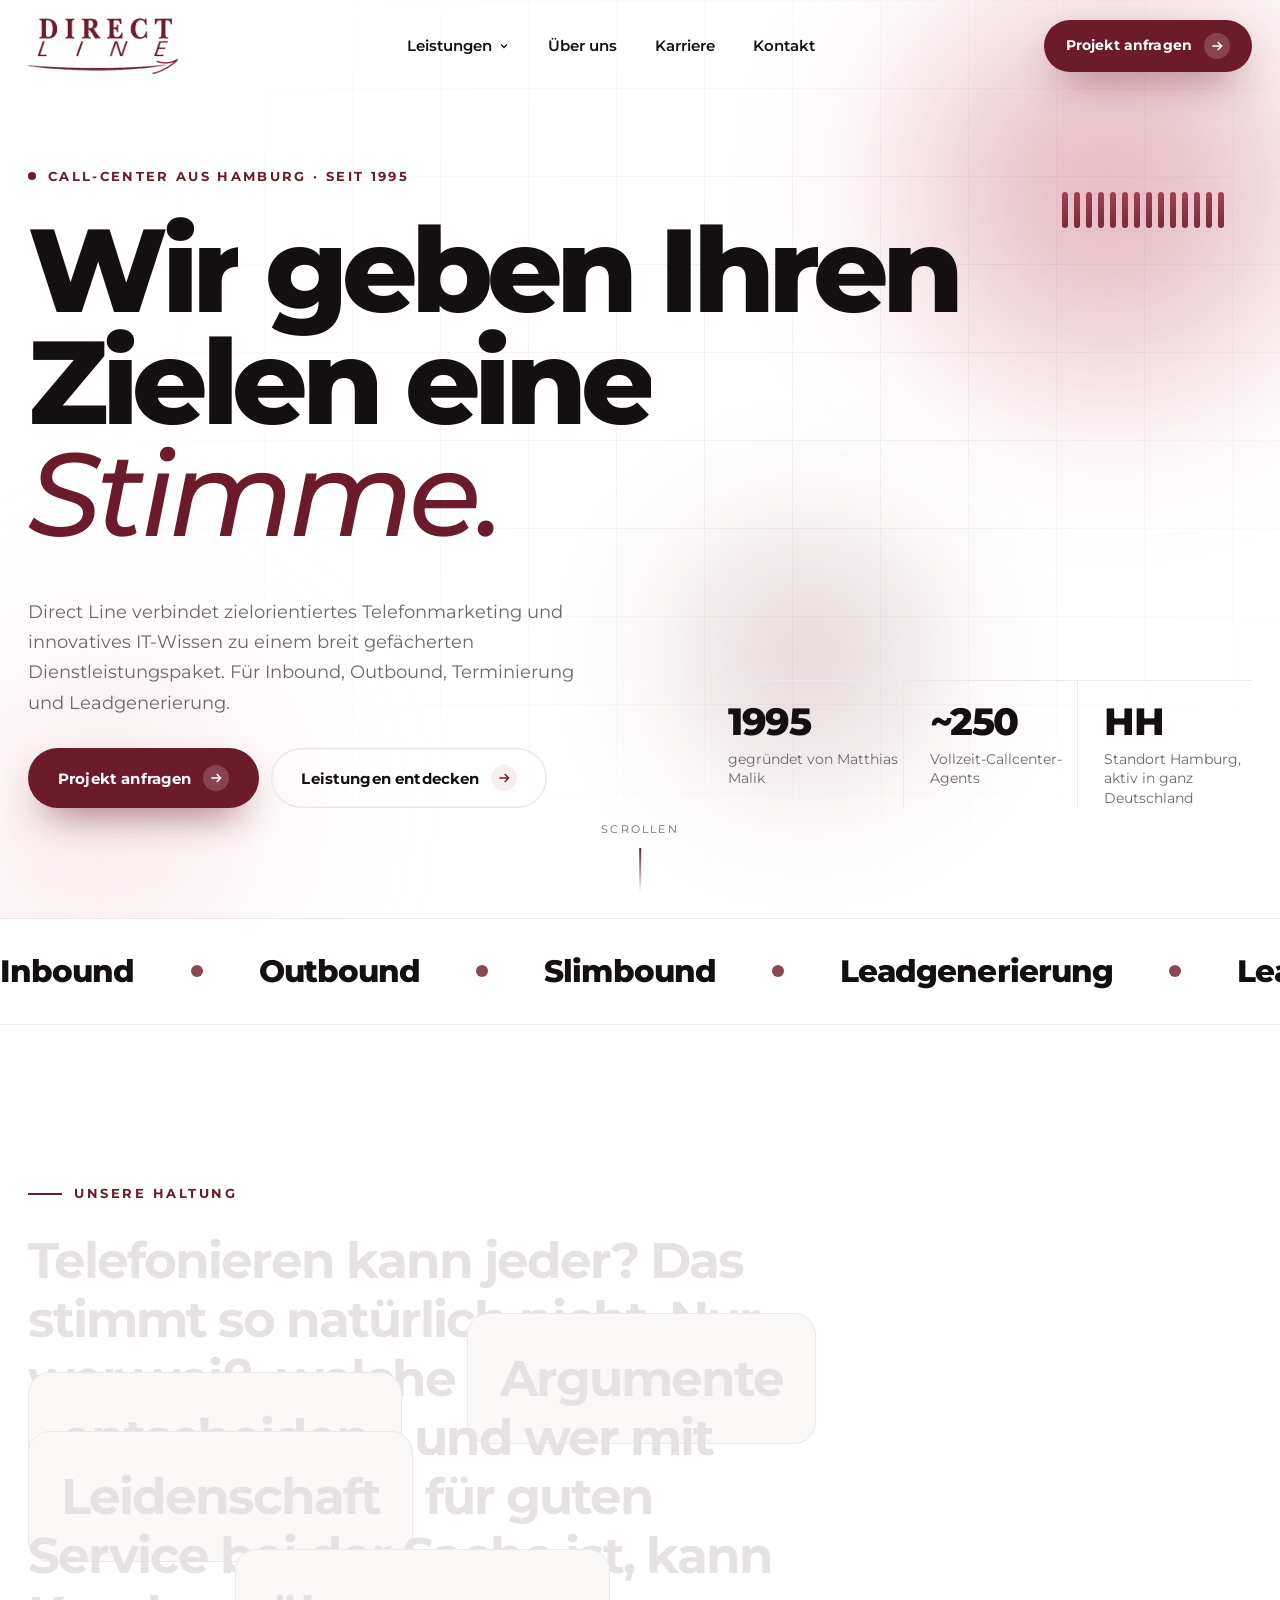
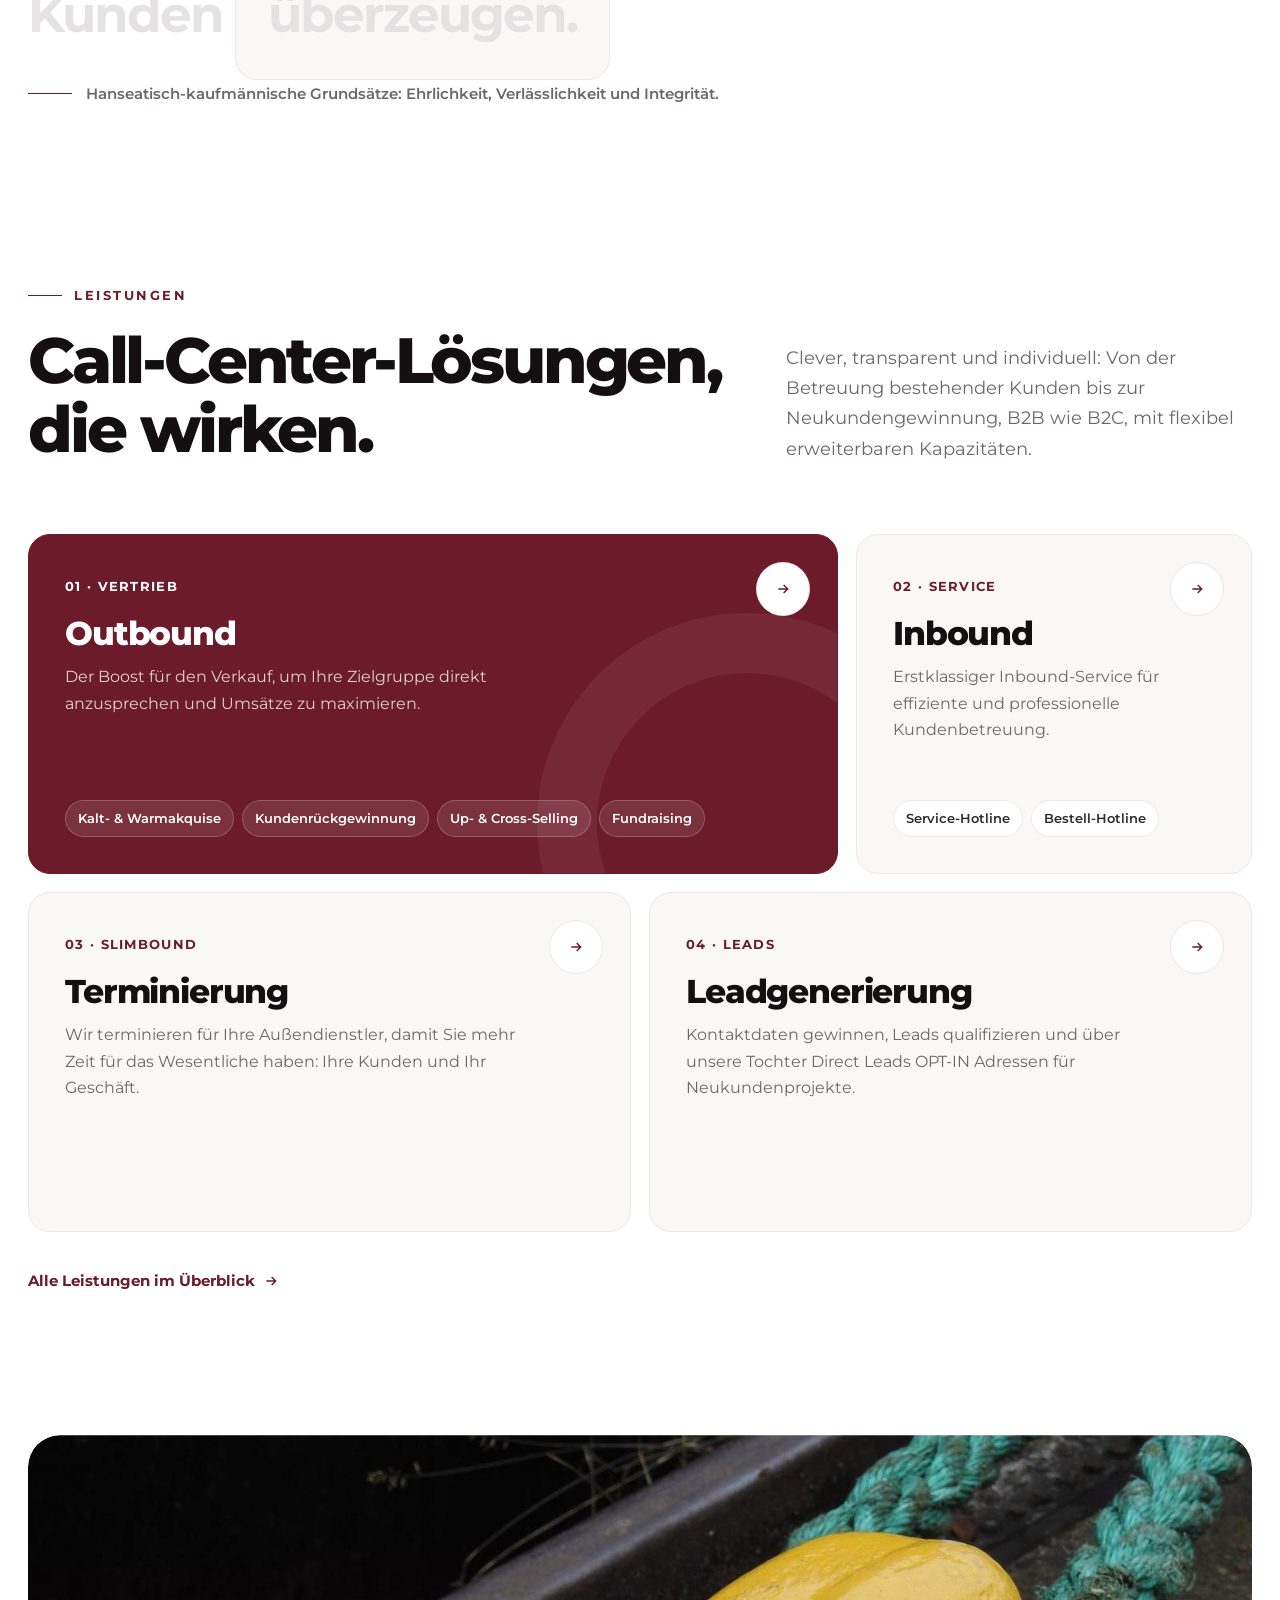
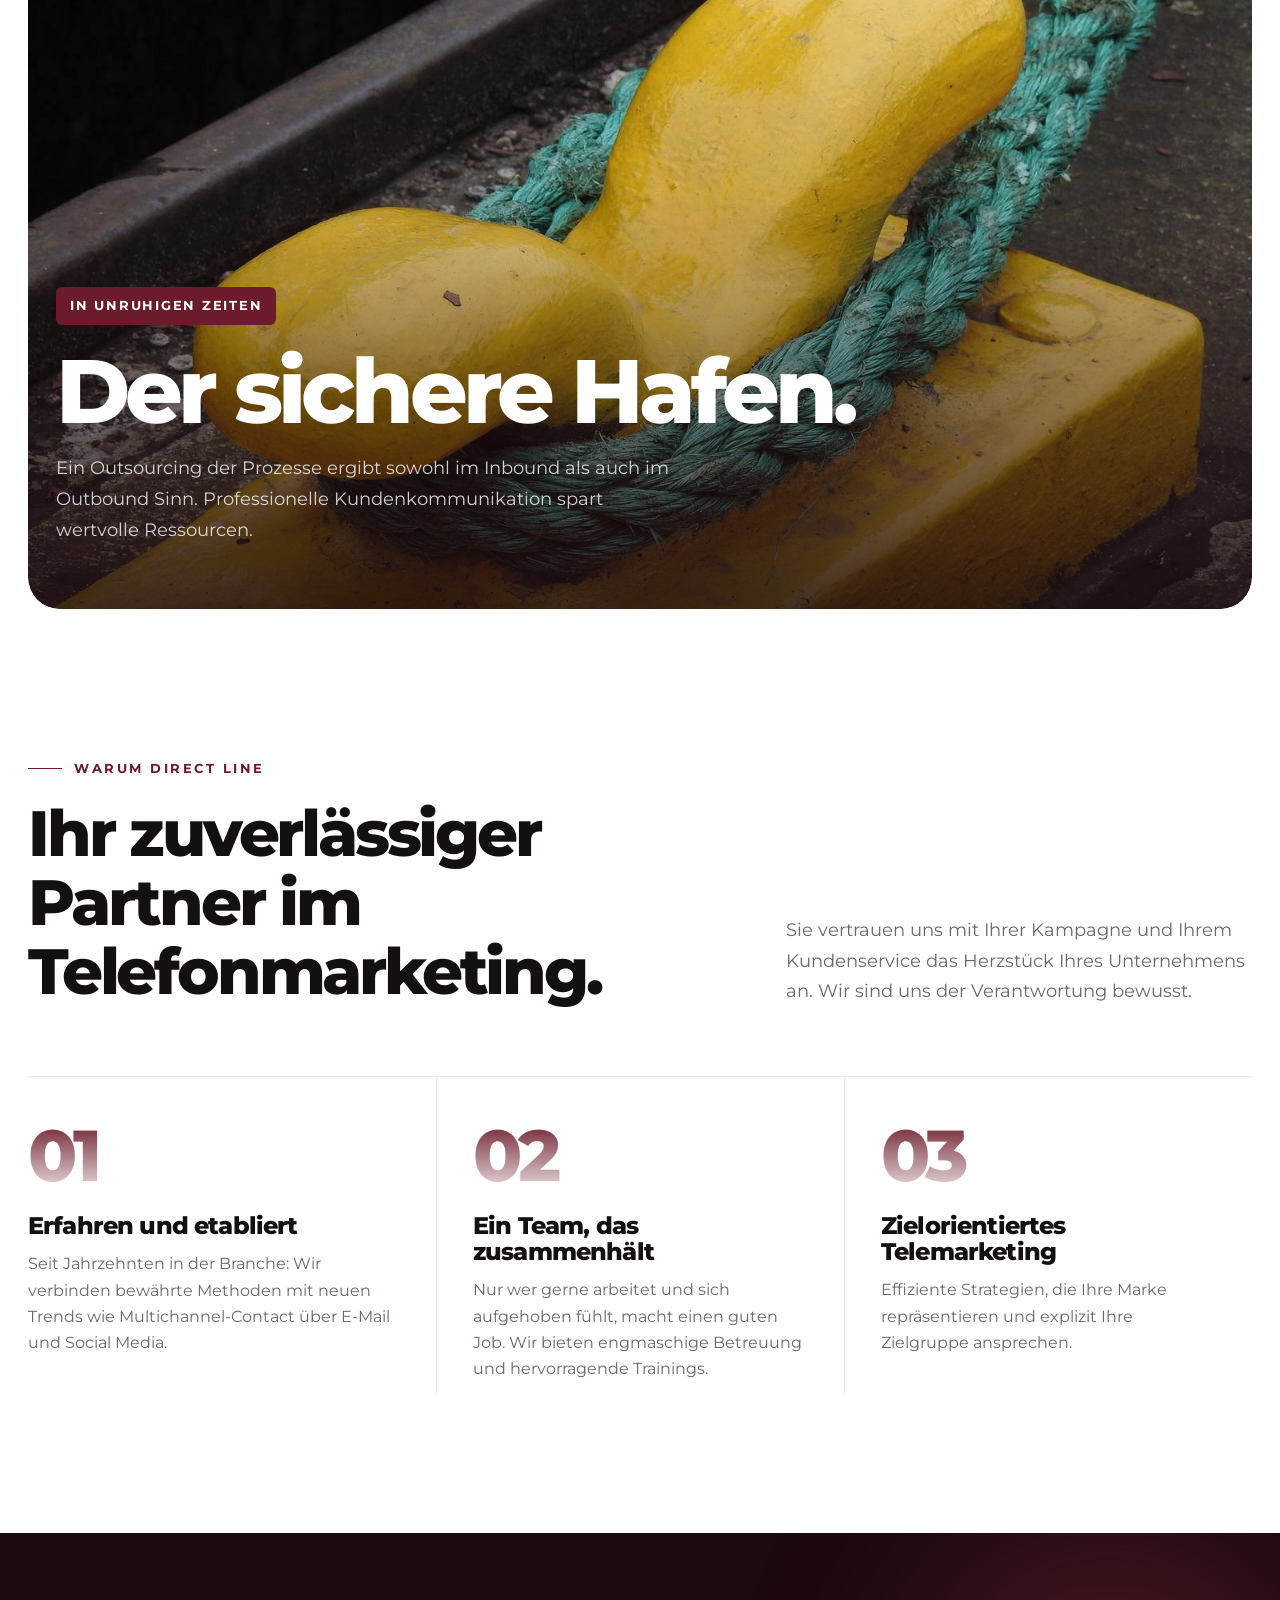
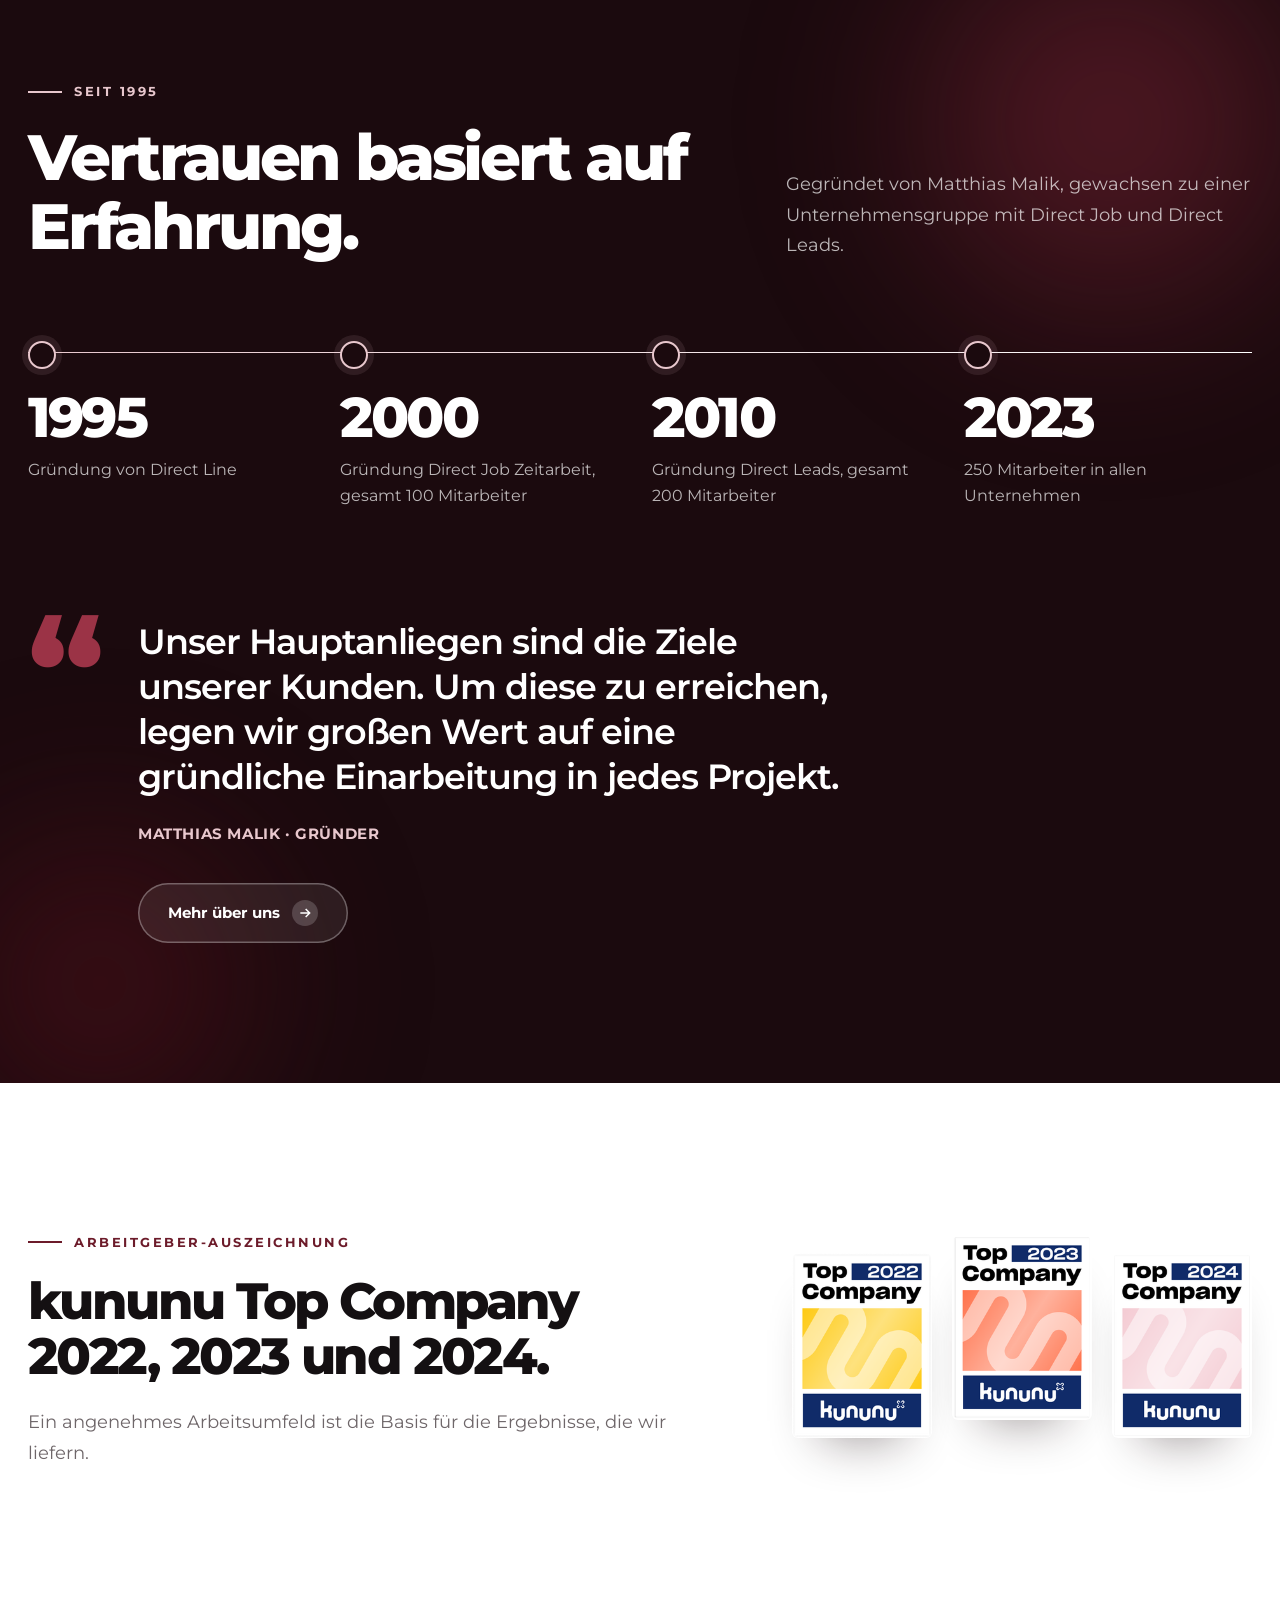
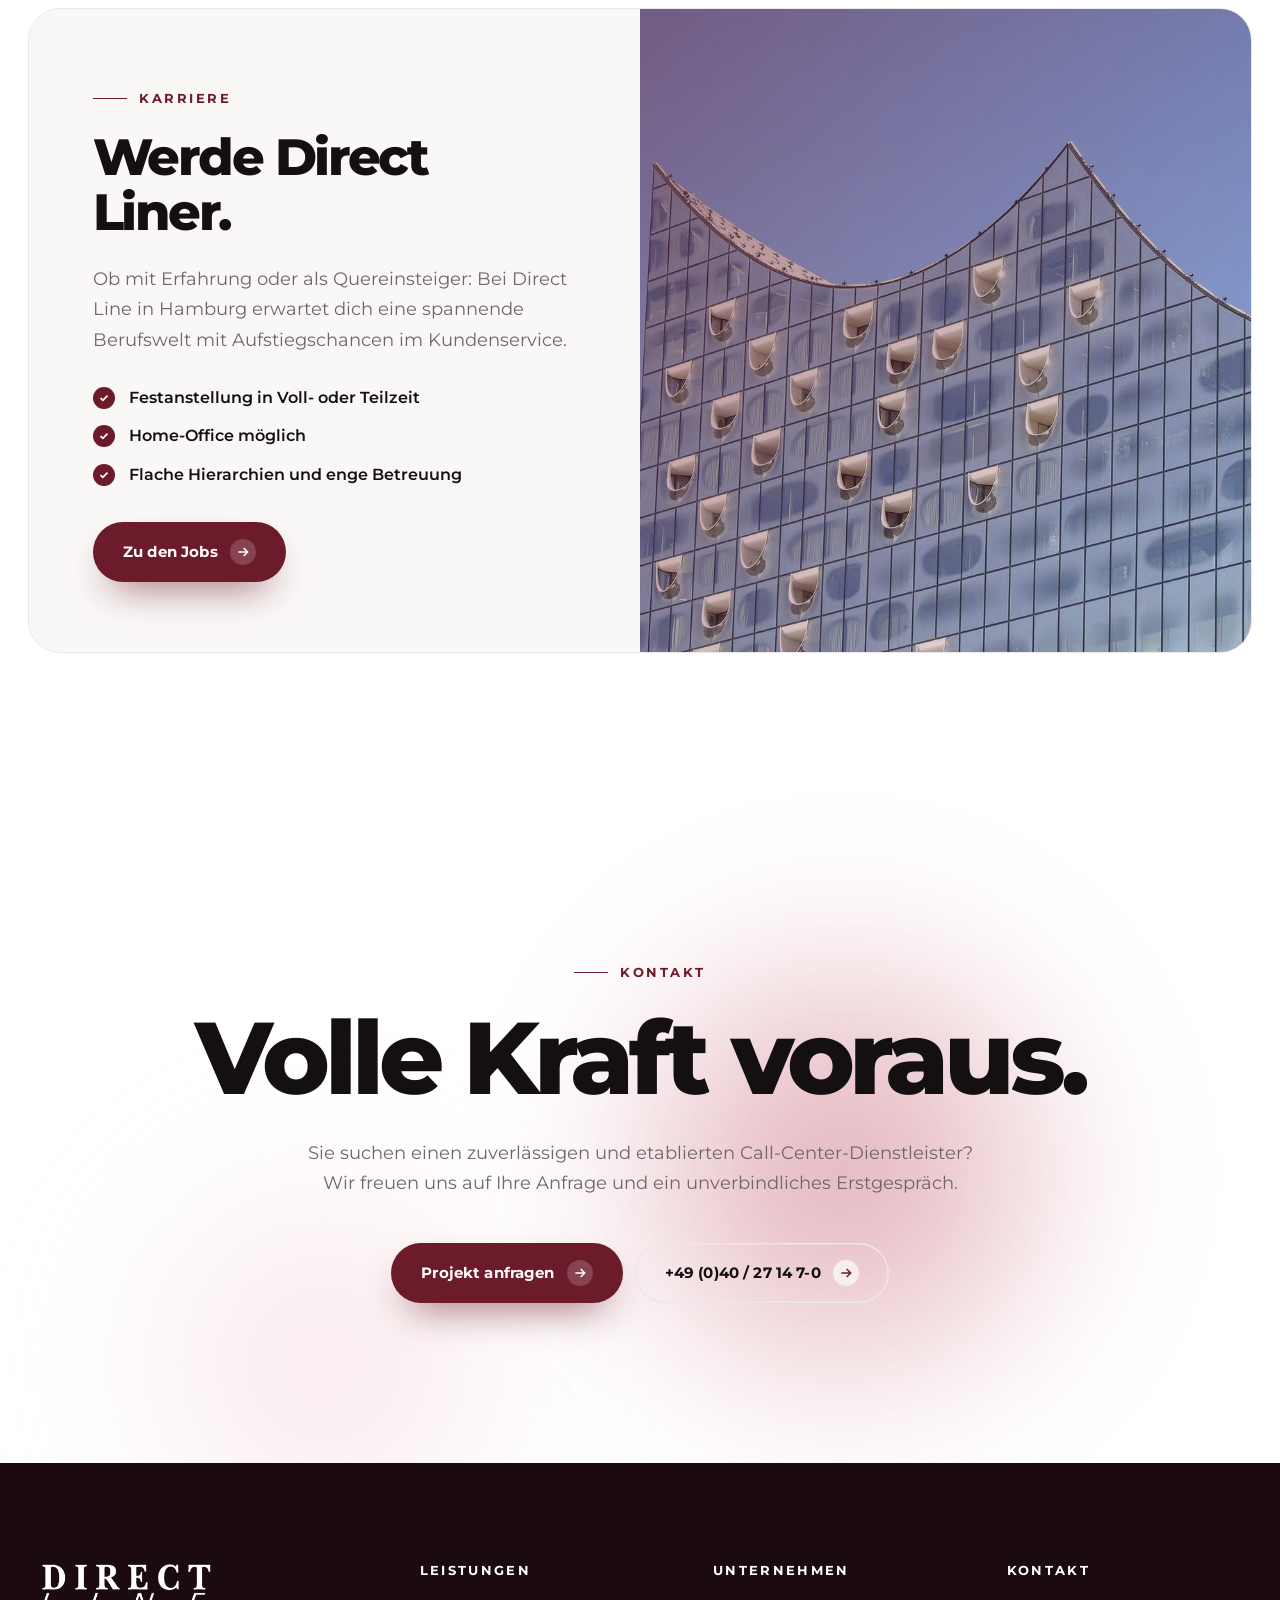
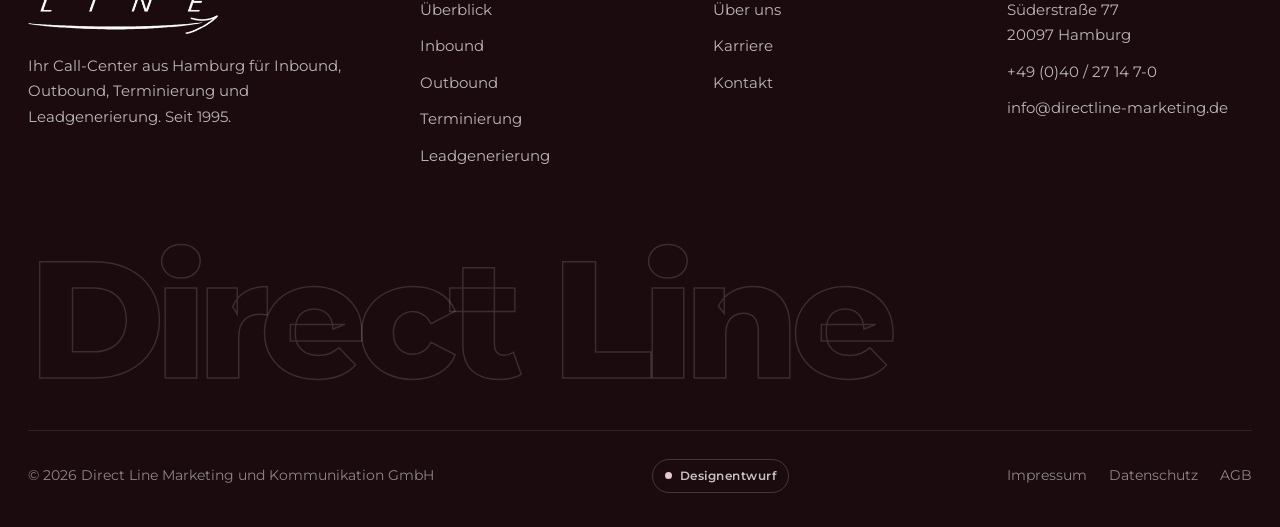
==== commit 98837e6d: "Direct Line v2 (4/4): start, about, career" ====
--- a/directline-entwurf/index.html
+++ b/directline-entwurf/index.html
@@ -4,613 +4,101 @@
 <meta charset="utf-8">
 <meta name="robots" content="noindex, nofollow">
 <meta name="viewport" content="width=device-width, initial-scale=1">
-<title>Direct Line · Ihr Call-Center aus Hamburg (Entwurf)</title>
-<meta name="description" content="Direct Line Marketing und Kommunikation GmbH: Call-Center aus Hamburg für Inbound, Outbound und Terminierung, seit 1995.">
-<link rel="preconnect" href="https://fonts.googleapis.com">
-<link rel="preconnect" href="https://fonts.gstatic.com" crossorigin>
+<title>Ihr Call-Center aus Hamburg · Direct Line</title>
+<meta name="description" content="Direct Line Marketing und Kommunikation GmbH: Call-Center aus Hamburg für Inbound, Outbound, Terminierung und Leadgenerierung, seit 1995.">
+<meta name="theme-color" content="#6c1b2a">
+<link rel="icon" href="data:image/svg+xml,%3Csvg xmlns='http://www.w3.org/2000/svg' viewBox='0 0 64 64'%3E%3Crect width='64' height='64' rx='14' fill='%236c1b2a'/%3E%3Ctext x='32' y='42' font-family='Georgia,serif' font-size='30' font-weight='700' text-anchor='middle' fill='white'%3EDL%3C/text%3E%3C/svg%3E">
+<script>document.documentElement.classList.add('js')</script>
+<link rel="preconnect" href="https://fonts.googleapis.com"><link rel="preconnect" href="https://fonts.gstatic.com" crossorigin>
 <link href="https://fonts.googleapis.com/css2?family=Montserrat:ital,wght@0,400;0,500;0,600;0,700;0,800;1,500&display=swap" rel="stylesheet">
-<style>
-:root{
-  --brand:#6c1b2a; --brand-d:#4f1220; --brand-l:#8a2a3c; --brand-soft:#f6eef0;
-  --ink:#1f1a1c; --text:#3a3437; --muted:#6f676a; --line:#ebe5e7; --paper:#fff; --sand:#faf7f6;
-  --radius:16px; --shadow:0 22px 50px -26px rgba(79,18,32,.35); --ease:cubic-bezier(.2,.7,.2,1);
-}
-*{box-sizing:border-box;margin:0;padding:0}
-html{scroll-behavior:smooth}
-body{font-family:Montserrat,system-ui,sans-serif;color:var(--text);background:var(--paper);font-size:16.5px;line-height:1.7;-webkit-font-smoothing:antialiased}
-img{display:block;max-width:100%}
-a{color:inherit;text-decoration:none}
-h1,h2,h3{color:var(--ink);font-weight:700;line-height:1.2;letter-spacing:-.015em}
-.wrap{width:min(1200px,100% - 48px);margin-inline:auto}
-.label{display:inline-block;background:var(--brand);color:#fff;font-weight:600;font-size:13px;letter-spacing:.08em;text-transform:uppercase;padding:6px 12px;border-radius:4px}
-.kicker{display:inline-flex;align-items:center;gap:10px;color:var(--brand);font-weight:700;font-size:12.5px;letter-spacing:.16em;text-transform:uppercase}
-.kicker::before{content:"";width:26px;height:2px;background:currentColor}
-.btn{display:inline-flex;align-items:center;gap:10px;padding:14px 26px;border-radius:6px;font-weight:600;font-size:15px;border:0;cursor:pointer;font-family:inherit;transition:transform .35s var(--ease),background .35s,box-shadow .35s,color .35s}
-.btn svg{transition:transform .35s var(--ease)}
-.btn:hover svg{transform:translateX(4px)}
-.btn-brand{background:var(--brand);color:#fff;box-shadow:0 12px 26px -14px rgba(108,27,42,.9)}
-.btn-brand:hover{background:var(--brand-d);transform:translateY(-2px)}
-.btn-line{border:1.5px solid rgba(255,255,255,.55);color:#fff}
-.btn-line:hover{background:#fff;color:var(--brand)}
-.btn-outline{border:1.5px solid var(--brand);color:var(--brand)}
-.btn-outline:hover{background:var(--brand);color:#fff}
-
-/* Topbar + Header */
-.topbar{background:var(--brand-d);color:rgba(255,255,255,.85);font-size:13px}
-.topbar .wrap{display:flex;justify-content:flex-end;gap:26px;padding:8px 0}
-.topbar a{display:flex;align-items:center;gap:7px;transition:color .3s}.topbar a:hover{color:#fff}
-header{position:sticky;top:0;z-index:60;background:rgba(255,255,255,.96);backdrop-filter:blur(12px);border-bottom:1px solid var(--line);transition:box-shadow .4s}
-header.scrolled{box-shadow:0 10px 30px -20px rgba(31,26,28,.35)}
-.nav{display:flex;align-items:center;justify-content:space-between;height:84px;transition:height .4s var(--ease)}
-header.scrolled .nav{height:68px}
-.logo img{height:50px;width:auto;transition:height .4s var(--ease)}
-header.scrolled .logo img{height:42px}
-.menu{display:flex;gap:34px;list-style:none;font-weight:600;font-size:14.5px}
-.menu a{position:relative;padding:6px 0;color:var(--ink);transition:color .3s}
-.menu a::after{content:"";position:absolute;left:0;bottom:0;width:100%;height:2px;background:var(--brand);transform:scaleX(0);transform-origin:right;transition:transform .4s var(--ease)}
-.menu a:hover{color:var(--brand)}.menu a:hover::after{transform:scaleX(1);transform-origin:left}
-.nav .btn{padding:11px 20px;font-size:14px}
-.burger{display:none;background:none;border:0;width:44px;height:44px;color:var(--brand);cursor:pointer}
-
-/* Hero slider */
-.hero{position:relative;height:min(78vh,720px);min-height:520px;overflow:hidden;background:#1d1416;color:#fff}
-.slide{position:absolute;inset:0;opacity:0;transition:opacity 1.2s ease}
-.slide.active{opacity:1;z-index:1}
-.slide img{position:absolute;inset:0;width:100%;height:100%;object-fit:cover;transform:scale(1.08)}
-.slide.active img{animation:kb 9s ease-out forwards}
-@keyframes kb{from{transform:scale(1.1)}to{transform:scale(1)}}
-.slide::after{content:"";position:absolute;inset:0;background:linear-gradient(90deg,rgba(29,12,17,.78) 0%,rgba(29,12,17,.45) 45%,rgba(29,12,17,.05) 80%),linear-gradient(0deg,rgba(29,12,17,.55),transparent 40%)}
-.caption{position:absolute;z-index:2;left:0;right:0;bottom:170px}
-.caption .label{opacity:0;transform:translateY(16px)}
-.caption h1{color:#fff;font-size:clamp(38px,5.4vw,72px);font-weight:700;max-width:14ch;margin:16px 0 0;opacity:0;transform:translateY(22px)}
-.caption p{max-width:520px;color:rgba(255,255,255,.85);font-size:17.5px;margin-top:18px;opacity:0;transform:translateY(22px)}
-.caption .hero-actions{display:flex;gap:12px;flex-wrap:wrap;margin-top:30px;opacity:0;transform:translateY(22px)}
-.slide.active .caption .label,.slide.active .caption h1,.slide.active .caption p,.slide.active .caption .hero-actions{animation:capIn .9s var(--ease) forwards}
-.slide.active .caption h1{animation-delay:.15s}.slide.active .caption p{animation-delay:.3s}.slide.active .caption .hero-actions{animation-delay:.45s}
-@keyframes capIn{to{opacity:1;transform:none}}
-.hero-ctrl{position:absolute;z-index:3;left:0;right:0;bottom:104px}
-.hero-ctrl .wrap{display:flex;align-items:center;justify-content:space-between;gap:20px}
-.dots{display:flex;gap:10px}
-.dot{width:46px;height:3px;background:rgba(255,255,255,.3);border:0;cursor:pointer;position:relative;overflow:hidden;border-radius:2px}
-.dot i{position:absolute;inset:0;background:#fff;transform:scaleX(0);transform-origin:left}
-.dot.active i{animation:bar 6.5s linear forwards}
-.dot.done i{transform:scaleX(1)}
-@keyframes bar{to{transform:scaleX(1)}}
-.arrows{display:flex;gap:10px}
-.arrow{width:46px;height:46px;border-radius:50%;border:1.5px solid rgba(255,255,255,.55);background:transparent;color:#fff;display:grid;place-items:center;cursor:pointer;transition:background .3s,color .3s}
-.arrow:hover{background:#fff;color:var(--brand)}
-
-/* Intro */
-.intro{padding:0 0 110px;position:relative;z-index:5}
-.intro-card{margin-top:-70px;background:#fff;border-radius:var(--radius);box-shadow:0 30px 70px -35px rgba(31,26,28,.45);display:grid;grid-template-columns:1.25fr 1fr;overflow:hidden}
-.intro-main{padding:54px 56px}
-.intro-main h2{font-size:clamp(26px,2.6vw,36px);margin:14px 0 6px}
-.intro-main h3{font-size:17px;color:var(--brand);font-weight:600;margin-bottom:18px}
-.intro-main p{color:var(--muted);margin-bottom:14px}
-.intro-main strong{color:var(--ink);font-weight:600}
-.intro-main .btn{margin-top:12px}
-.stats{background:var(--brand);color:#fff;display:grid;grid-template-columns:1fr 1fr;position:relative;overflow:hidden}
-.stats::after{content:"";position:absolute;right:-80px;bottom:-80px;width:280px;height:280px;border-radius:50%;border:44px solid rgba(255,255,255,.05)}
-.stat{padding:40px 34px;border-right:1px solid rgba(255,255,255,.12);border-bottom:1px solid rgba(255,255,255,.12);position:relative;z-index:1}
-.stat:nth-child(2n){border-right:0}.stat:nth-child(n+3){border-bottom:0}
-.stat strong{display:block;font-size:44px;font-weight:700;line-height:1;margin-bottom:10px;letter-spacing:-.02em}
-.stat span{font-size:14px;color:rgba(255,255,255,.75);line-height:1.5;display:block}
-
-/* Three pillars */
-.pillars{display:grid;grid-template-columns:repeat(3,1fr);gap:24px;margin-top:70px}
-.pillar{position:relative;padding:36px 32px;border-radius:var(--radius);border:1px solid var(--line);background:#fff;transition:transform .45s var(--ease),box-shadow .45s,border-color .45s;overflow:hidden}
-.pillar::before{content:"";position:absolute;left:0;top:0;bottom:0;width:3px;background:var(--brand);transform:scaleY(0);transform-origin:top;transition:transform .5s var(--ease)}
-.pillar:hover{transform:translateY(-6px);box-shadow:var(--shadow);border-color:transparent}
-.pillar:hover::before{transform:scaleY(1)}
-.pillar .ico{width:54px;height:54px;border-radius:12px;background:var(--brand-soft);color:var(--brand);display:grid;place-items:center;margin-bottom:22px;transition:background .4s,color .4s}
-.pillar:hover .ico{background:var(--brand);color:#fff}
-.pillar h3{font-size:21px;color:var(--brand);margin-bottom:10px}
-.pillar p{color:var(--muted);font-size:15.5px;margin-bottom:18px}
-.more{display:inline-flex;align-items:center;gap:8px;font-weight:600;font-size:14.5px;color:var(--brand)}
-.more svg{transition:transform .3s var(--ease)}
-.pillar:hover .more svg,.more:hover svg{transform:translateX(4px)}
-
-section{padding:110px 0}
-.head{max-width:740px;margin-bottom:56px}
-.head h2{font-size:clamp(30px,3.4vw,46px);margin:14px 0 16px}
-.head p{color:var(--muted);font-size:17.5px}
-.center{text-align:center;margin-inline:auto}
-.center .kicker::after{content:"";width:26px;height:2px;background:currentColor}
-
-/* Leistungen */
-.services{background:var(--sand)}
-.svc-grid{display:grid;grid-template-columns:repeat(3,1fr);gap:24px}
-.svc{background:#fff;border-radius:var(--radius);overflow:hidden;border:1px solid var(--line);display:flex;flex-direction:column;transition:transform .45s var(--ease),box-shadow .45s}
-.svc:hover{transform:translateY(-6px);box-shadow:var(--shadow)}
-.svc-top{background:var(--brand);color:#fff;padding:28px 30px;position:relative;overflow:hidden}
-.svc-top::after{content:"";position:absolute;right:-30px;top:-30px;width:120px;height:120px;border-radius:50%;background:rgba(255,255,255,.07);transition:transform .6s var(--ease)}
-.svc:hover .svc-top::after{transform:scale(1.6)}
-.svc-top small{display:block;font-size:12.5px;letter-spacing:.14em;text-transform:uppercase;color:rgba(255,255,255,.7);font-weight:600}
-.svc-top h3{color:#fff;font-size:25px;margin-top:4px}
-.svc-body{padding:28px 30px 30px;display:flex;flex-direction:column;flex:1}
-.svc-body p{color:var(--muted);font-size:15.5px;margin-bottom:18px}
-.svc-body ul{list-style:none;display:grid;gap:9px;margin-bottom:22px}
-.svc-body li{display:flex;gap:10px;align-items:flex-start;font-size:15px;color:var(--text);font-weight:500}
-.svc-body li::before{content:"";flex:none;width:7px;height:7px;margin-top:9px;border-radius:50%;background:var(--brand)}
-.svc-body .more{margin-top:auto}
-.extra{margin-top:24px;display:grid;grid-template-columns:repeat(3,1fr);gap:24px}
-.mini{display:flex;gap:16px;align-items:flex-start;padding:24px 26px;background:#fff;border-radius:14px;border:1px solid var(--line)}
-.mini .ico{flex:none;width:44px;height:44px;border-radius:10px;background:var(--brand-soft);color:var(--brand);display:grid;place-items:center}
-.mini h4{font-size:15.5px;color:var(--ink);margin-bottom:4px}
-.mini p{font-size:14.5px;color:var(--muted);line-height:1.6}
-
-/* Qualitäten split */
-.split{display:grid;grid-template-columns:1fr 1fr;gap:70px;align-items:center}
-.photo{position:relative;border-radius:var(--radius);overflow:hidden;aspect-ratio:4/5;box-shadow:var(--shadow)}
-.photo img{width:100%;height:100%;object-fit:cover;transform:scale(1.12);transition:transform 1.6s var(--ease)}
-.photo.in img{transform:scale(1)}
-.photo .badge{position:absolute;left:24px;bottom:24px;background:#fff;border-radius:12px;padding:16px 20px;box-shadow:var(--shadow)}
-.photo .badge b{display:block;color:var(--brand);font-size:15px}
-.photo .badge span{font-size:13.5px;color:var(--muted)}
-.qual{display:grid;gap:8px;margin-top:10px}
-.q{border-bottom:1px solid var(--line)}
-.q button{width:100%;display:flex;justify-content:space-between;align-items:center;gap:20px;background:none;border:0;font-family:inherit;font-size:19px;font-weight:700;color:var(--ink);padding:22px 0;cursor:pointer;text-align:left;transition:color .3s}
-.q button:hover{color:var(--brand)}
-.q .plus{flex:none;width:34px;height:34px;border-radius:50%;border:1.5px solid var(--line);display:grid;place-items:center;color:var(--brand);transition:transform .4s var(--ease),background .4s,border-color .4s}
-.q.open .plus{transform:rotate(45deg);background:var(--brand);color:#fff;border-color:var(--brand)}
-.q .ans{display:grid;grid-template-rows:0fr;transition:grid-template-rows .5s var(--ease)}
-.q.open .ans{grid-template-rows:1fr}
-.q .ans>div{overflow:hidden}
-.q .ans p{color:var(--muted);padding-bottom:22px;font-size:15.5px}
-
-/* About */
-.about{background:linear-gradient(135deg,var(--brand-d),var(--brand) 60%,var(--brand-l));color:#fff;position:relative;overflow:hidden}
-.about::before{content:"";position:absolute;inset:0;background:var(--about-bg,none) center/cover;opacity:.09;mix-blend-mode:luminosity}
-.about .wrap{position:relative}
-.about h2,.about h3{color:#fff}
-.about .kicker{color:#f2c9d1}
-.about .head p{color:rgba(255,255,255,.8)}
-.about-grid{display:grid;grid-template-columns:1fr 1fr;gap:70px;align-items:start}
-.about p.lead{color:rgba(255,255,255,.85);margin-bottom:16px}
-.quote{margin-top:30px;padding:30px 32px;border-left:3px solid #fff;background:rgba(255,255,255,.07);border-radius:0 14px 14px 0}
-.quote blockquote{font-size:18.5px;font-style:italic;font-weight:500;line-height:1.6;color:#fff}
-.quote cite{display:block;margin-top:14px;font-style:normal;font-weight:600;font-size:14px;color:#f2c9d1}
-.values{display:flex;gap:10px;flex-wrap:wrap;margin-top:26px}
-.values span{padding:8px 16px;border-radius:999px;border:1px solid rgba(255,255,255,.3);font-size:14px;font-weight:600}
-.timeline{position:relative;padding-left:34px}
-.timeline::before{content:"";position:absolute;left:8px;top:8px;bottom:8px;width:2px;background:rgba(255,255,255,.2)}
-.timeline .fill{position:absolute;left:8px;top:8px;width:2px;height:0;background:#fff;transition:height 1.8s var(--ease)}
-.timeline.in .fill{height:calc(100% - 16px)}
-.tl{position:relative;padding:0 0 34px}
-.tl:last-child{padding-bottom:0}
-.tl::before{content:"";position:absolute;left:-34px;top:6px;width:18px;height:18px;border-radius:50%;background:var(--brand);border:2px solid #fff;box-shadow:0 0 0 5px rgba(255,255,255,.12)}
-.tl b{display:block;font-size:30px;font-weight:700;line-height:1.1}
-.tl span{color:rgba(255,255,255,.8);font-size:15.5px}
-
-/* Awards */
-.awards .wrap{display:grid;grid-template-columns:1fr 1.2fr;gap:60px;align-items:center}
-.badges{display:flex;gap:22px;justify-content:flex-end}
-.badges img{width:150px;height:auto;filter:drop-shadow(0 18px 30px rgba(31,26,28,.18));transition:transform .5s var(--ease)}
-.badges img:hover{transform:translateY(-8px) rotate(-2deg)}
-
-/* Karriere */
-.career{padding:0 0 110px}
-.career-inner{position:relative;border-radius:22px;overflow:hidden;color:#fff;padding:70px 64px;display:grid;grid-template-columns:1.3fr 1fr;gap:40px;align-items:center;background:#2a1a1e}
-.career-inner img{position:absolute;inset:0;width:100%;height:100%;object-fit:cover;opacity:.5;filter:grayscale(1) contrast(1.1);transition:transform 8s ease;z-index:0}
-.career-inner:hover img{transform:scale(1.06)}
-.career-inner::after{content:"";position:absolute;inset:0;background:linear-gradient(90deg,rgba(79,18,32,.96),rgba(108,27,42,.82) 55%,rgba(108,27,42,.55));z-index:0}
-.career-inner>*{position:relative;z-index:1}
-.career h2{color:#fff;font-size:clamp(28px,3vw,40px);margin:14px 0 14px}
-.career .kicker{color:#f2c9d1}
-.career p{color:rgba(255,255,255,.85)}
-.perks{list-style:none;display:grid;gap:12px}
-.perks li{display:flex;gap:12px;align-items:center;font-weight:600;background:rgba(255,255,255,.1);border:1px solid rgba(255,255,255,.18);padding:13px 18px;border-radius:10px;backdrop-filter:blur(6px);font-size:15px}
-.perks li svg{flex:none}
-.career .acts{display:flex;gap:12px;flex-wrap:wrap;margin-top:26px}
-.career .btn-white{background:#fff;color:var(--brand)}
-.career .btn-white:hover{transform:translateY(-2px)}
-
-/* Kontakt */
-.contact{background:var(--sand)}
-.contact-grid{display:grid;grid-template-columns:.85fr 1.15fr;gap:36px}
-.info{background:var(--brand);color:#fff;border-radius:20px;padding:42px;position:relative;overflow:hidden}
-.info::after{content:"";position:absolute;right:-70px;bottom:-70px;width:240px;height:240px;border-radius:50%;border:40px solid rgba(255,255,255,.06)}
-.info h3{color:#fff;font-size:22px;margin-bottom:28px;line-height:1.35}
-.row{display:flex;gap:16px;padding:16px 0;border-top:1px solid rgba(255,255,255,.14);position:relative;z-index:1}
-.row .ico{flex:none;width:42px;height:42px;border-radius:10px;background:rgba(255,255,255,.1);display:grid;place-items:center}
-.row small{display:block;font-size:12.5px;color:rgba(255,255,255,.65);text-transform:uppercase;letter-spacing:.1em;font-weight:600}
-.row a,.row b{font-weight:600;font-size:15.5px}
-.row a:hover{text-decoration:underline}
-form{background:#fff;border-radius:20px;padding:42px;border:1px solid var(--line);display:grid;grid-template-columns:1fr 1fr;gap:16px}
-form h3{grid-column:span 2;font-size:24px}
-form .sub{grid-column:span 2;color:var(--muted);margin-top:-8px;font-size:15px}
-.f{display:grid;gap:6px}.f.full{grid-column:span 2}
-label{font-size:13px;font-weight:600;color:var(--ink)}
-input,select,textarea{font:inherit;font-size:15px;padding:13px 15px;border:1.5px solid var(--line);border-radius:8px;background:#fdfcfc;color:var(--text);transition:border-color .3s,box-shadow .3s}
-input:focus,select:focus,textarea:focus{outline:none;border-color:var(--brand);box-shadow:0 0 0 4px rgba(108,27,42,.12);background:#fff}
-textarea{min-height:120px;resize:vertical}
-.consent{grid-column:span 2;font-size:12.5px;color:var(--muted);line-height:1.6}
-.consent a{color:var(--brand);text-decoration:underline}
-form .btn{justify-self:start}
-.toast{grid-column:span 2;display:none;padding:13px 16px;border-radius:8px;background:var(--brand-soft);color:var(--brand);font-weight:600;font-size:14.5px}
-
-/* Footer */
-footer{background:var(--brand);color:rgba(255,255,255,.8);padding:72px 0 30px;font-size:14.5px}
-.foot{display:grid;grid-template-columns:1.3fr 1fr 1fr 1fr;gap:40px;padding-bottom:44px;border-bottom:1px solid rgba(255,255,255,.15)}
-footer h4{color:#fff;font-size:15px;font-weight:700;margin-bottom:16px;padding-bottom:10px;border-bottom:2px solid rgba(255,255,255,.85);display:inline-block}
-footer ul{list-style:none;display:grid;gap:9px}
-footer a{transition:color .3s}footer a:hover{color:#fff;text-decoration:underline}
-.foot img{height:52px;width:auto;margin-bottom:18px}
-.legal{display:flex;justify-content:space-between;flex-wrap:wrap;gap:12px;padding-top:24px;font-size:13px;color:rgba(255,255,255,.6)}
-.totop{position:fixed;right:22px;bottom:22px;z-index:70;width:48px;height:48px;border-radius:50%;background:var(--brand);color:#fff;border:0;display:grid;place-items:center;cursor:pointer;box-shadow:var(--shadow);opacity:0;transform:translateY(16px);transition:opacity .4s,transform .4s var(--ease),background .3s}
-.totop.show{opacity:1;transform:none}.totop:hover{background:var(--brand-d)}
-
-/* Reveal */
-.reveal{opacity:0;transform:translateY(30px);transition:opacity .9s var(--ease),transform .9s var(--ease)}
-.reveal.in{opacity:1;transform:none}
-.d1{transition-delay:.1s}.d2{transition-delay:.2s}.d3{transition-delay:.3s}
-
-@media (prefers-reduced-motion:reduce){
-  *,*::before,*::after{animation:none!important;transition:none!important;scroll-behavior:auto!important}
-  .reveal{opacity:1;transform:none}
-  .caption .label,.caption h1,.caption p,.caption .hero-actions{opacity:1;transform:none}
-  .slide img,.photo img{transform:none}
-  .timeline .fill{height:calc(100% - 16px)}
-}
-
-@media (max-width:1080px){
-  .menu{gap:22px}
-  .intro-card{grid-template-columns:1fr}
-  .svc-grid,.extra{grid-template-columns:1fr 1fr}
-  .svc-grid .svc:last-child{grid-column:span 2}
-}
-@media (max-width:880px){
-  section{padding:84px 0}
-  .menu,.nav .btn{display:none}
-  .burger{display:grid;place-items:center}
-  .menu.open{display:grid;position:absolute;top:100%;left:0;right:0;background:#fff;padding:12px 24px 20px;border-bottom:1px solid var(--line);box-shadow:var(--shadow);gap:0}
-  .menu.open a{display:block;padding:13px 0;border-bottom:1px solid var(--line)}
-  .pillars{grid-template-columns:1fr}
-  .split,.about-grid,.contact-grid,.awards .wrap,.career-inner{grid-template-columns:1fr;gap:44px}
-  .photo{aspect-ratio:16/11}
-  .badges{justify-content:flex-start}
-  .foot{grid-template-columns:1fr 1fr}
-  .career-inner{padding:48px 32px}
-}
-@media (max-width:600px){
-  body{font-size:16px}
-  .wrap{width:min(1200px,100% - 36px)}
-  .topbar .wrap{justify-content:center;gap:18px;font-size:12px}.topbar .mail-t{display:none}
-  .nav{height:70px}.logo img{height:40px}
-  .hero{height:auto;min-height:600px}
-  .caption{bottom:120px}.hero-ctrl{bottom:64px}
-  .caption p{font-size:16px}
-  .hero-ctrl .arrows{display:none}
-  .dot{width:34px}
-  .intro-card{margin-top:-40px}
-  .intro-main{padding:34px 26px}
-  .stat{padding:28px 22px}.stat strong{font-size:34px}
-  .svc-grid,.extra{grid-template-columns:1fr}.svc-grid .svc:last-child{grid-column:auto}
-  form{grid-template-columns:1fr;padding:28px}
-  form h3,form .sub,.f.full,.consent,.toast{grid-column:auto}
-  .info{padding:30px}
-  .badges{gap:12px}.badges img{width:30%}
-  .foot{grid-template-columns:1fr}
-  .caption .hero-actions .btn{flex:1 1 100%;justify-content:center}.slide::after{background:linear-gradient(0deg,rgba(29,12,17,.85) 10%,rgba(29,12,17,.45) 60%,rgba(29,12,17,.25))}.hero{min-height:640px}
-}
-</style>
+<link rel="stylesheet" href="assets/style.css">
 </head>
 <body>
+<a class="skip" href="#inhalt">Zum Inhalt springen</a>
+<div class="progress" aria-hidden="true"></div>
+<header class="site"><div class="wrap nav">
+<a href="./" aria-label="Direct Line Startseite"><span class="logo" aria-hidden="true"></span><span class="sr">Direct Line</span></a>
+<nav aria-label="Hauptnavigation"><ul class="menu"><li><a href="leistungen/">Leistungen <svg class="chev" width="12" height="12" viewBox="0 0 24 24" fill="none" stroke="currentColor" stroke-width="2.5"><path d="M6 9l6 6 6-6"/></svg></a><div class="drop"><a href="leistungen/inbound/"><b>Inbound</b><span>Service-Hotlines und professionelle Kundenbetreuung</span></a><a href="leistungen/outbound/"><b>Outbound</b><span>Vertrieb, Telemarketing und Neukundengewinnung</span></a><a href="leistungen/terminierung/"><b>Terminierung</b><span>Slimbound: Termine für Ihren Außendienst</span></a><a href="leistungen/leadgenerierung/"><b>Leadgenerierung</b><span>Leads gewinnen, qualifizieren, OPT-IN Adressen</span></a><a class="all" href="leistungen/"><b>Alle Leistungen im Überblick</b><svg width="16" height="16" viewBox="0 0 24 24" fill="none" stroke="currentColor" stroke-width="2.2"><path d="M5 12h14M13 6l6 6-6 6"/></svg></a></div></li><li><a href="ueber-uns/">Über uns</a></li><li><a href="karriere/">Karriere</a></li><li><a href="kontakt/">Kontakt</a></li></ul></nav>
+<div class="nav-r"><a class="btn btn-p" href="kontakt/">Projekt anfragen <span class="ar"><svg width="16" height="16" viewBox="0 0 24 24" fill="none" stroke="currentColor" stroke-width="2.2"><path d="M5 12h14M13 6l6 6-6 6"/></svg></span></a><button class="burger" aria-label="Menü öffnen" aria-expanded="false" aria-controls="mobile"><i></i><i></i><i></i></button></div>
+</div></header>
+<div class="mobile" id="mobile" aria-hidden="true"><ul><li><a class="big" href="./">Start</a></li><li><a class="big" href="leistungen/">Leistungen</a></li></ul>
+<div class="sub"><a href="leistungen/inbound/">Inbound</a><a href="leistungen/outbound/">Outbound</a><a href="leistungen/terminierung/">Terminierung</a><a href="leistungen/leadgenerierung/">Leadgenerierung</a></div>
+<ul><li><a class="big" href="ueber-uns/">Über uns</a></li><li><a class="big" href="karriere/">Karriere</a></li><li><a class="big" href="kontakt/">Kontakt</a></li></ul><div class="meta"><a href="tel:+494027147000">+49 (0)40 / 27 14 7-0</a><a href="mailto:info@directline-marketing.de">info@directline-marketing.de</a></div></div>
+<main id="inhalt">
+<section class="hero" style="padding-bottom:110px">
+<div class="mesh" aria-hidden="true"><div class="blob a" data-parallax=".08"></div><div class="blob b"></div><div class="blob c"></div><div class="grid-lines"></div></div>
+<div class="wave" aria-hidden="true"><i style="animation-delay:0.00s"></i><i style="animation-delay:0.11s"></i><i style="animation-delay:0.22s"></i><i style="animation-delay:0.33s"></i><i style="animation-delay:0.44s"></i><i style="animation-delay:0.55s"></i><i style="animation-delay:0.66s"></i><i style="animation-delay:0.77s"></i><i style="animation-delay:0.88s"></i><i style="animation-delay:0.99s"></i><i style="animation-delay:1.10s"></i><i style="animation-delay:1.21s"></i><i style="animation-delay:1.32s"></i><i style="animation-delay:1.43s"></i></div>
+<div class="wrap">
+<span class="eyebrow rv"><span class="dot"></span>Call-Center aus Hamburg · seit 1995</span>
+<h1 class="mega" data-split><span class="w"><span>Wir</span></span> <span class="w"><span>geben</span></span> <span class="w"><span>Ihren</span></span> <span class="w"><span>Zielen</span></span> <span class="w"><span>eine</span></span> <span class="w"><span><em>Stimme.</em></span></span></h1>
+<div class="hero-row">
+<div class="rv d2"><p>Direct Line verbindet zielorientiertes Telefonmarketing und innovatives IT-Wissen zu einem breit gefächerten Dienstleistungspaket. Für Inbound, Outbound, Terminierung und Leadgenerierung.</p>
+<div class="hero-cta"><a class="btn btn-p" href="kontakt/">Projekt anfragen <span class="ar"><svg width="16" height="16" viewBox="0 0 24 24" fill="none" stroke="currentColor" stroke-width="2.2"><path d="M5 12h14M13 6l6 6-6 6"/></svg></span></a><a class="btn btn-o" href="leistungen/">Leistungen entdecken <span class="ar"><svg width="16" height="16" viewBox="0 0 24 24" fill="none" stroke="currentColor" stroke-width="2.2"><path d="M5 12h14M13 6l6 6-6 6"/></svg></span></a></div></div>
+<div class="facts rv d3"><div class="fact"><strong data-count="1995">1995</strong><span>gegründet von Matthias Malik</span></div><div class="fact"><strong data-count="250" data-pre="~">~250</strong><span>Vollzeit-Callcenter-Agents</span></div><div class="fact"><strong>HH</strong><span>Standort Hamburg, aktiv in ganz Deutschland</span></div></div>
+</div></div>
+<span class="scrollcue" aria-hidden="true">Scrollen</span>
+</section>
+<div class="marquee" aria-label="Leistungen"><div class="track"><a href="leistungen/inbound/">Inbound</a><a href="leistungen/outbound/">Outbound</a><a href="leistungen/terminierung/">Slimbound</a><a href="leistungen/leadgenerierung/">Leadgenerierung</a><a href="leistungen/leadgenerierung/">Leadqualifizierung</a><a href="leistungen/terminierung/">Terminierung</a><a href="leistungen/">Marktforschung</a><a href="leistungen/">Qualitätssicherung</a><a href="leistungen/outbound/">Telemarketing</a><a href="leistungen/inbound/">Kundenservice</a><a href="leistungen/inbound/">Inbound</a><a href="leistungen/outbound/">Outbound</a><a href="leistungen/terminierung/">Slimbound</a><a href="leistungen/leadgenerierung/">Leadgenerierung</a><a href="leistungen/leadgenerierung/">Leadqualifizierung</a><a href="leistungen/terminierung/">Terminierung</a><a href="leistungen/">Marktforschung</a><a href="leistungen/">Qualitätssicherung</a><a href="leistungen/outbound/">Telemarketing</a><a href="leistungen/inbound/">Kundenservice</a></div></div>
 
-<div class="topbar"><div class="wrap">
-  <a href="tel:+494027147000"><svg width="14" height="14" viewBox="0 0 24 24" fill="none" stroke="currentColor" stroke-width="2"><rect x="6" y="2" width="12" height="20" rx="2"/><path d="M11 18h2"/></svg>+49 (0)40 / 27 14 7-0</a>
-  <a href="mailto:info@directline-marketing.de"><svg width="14" height="14" viewBox="0 0 24 24" fill="none" stroke="currentColor" stroke-width="2"><rect x="3" y="5" width="18" height="14" rx="2"/><path d="M3 7l9 6 9-6"/></svg><span class="mail-t">info@directline-marketing.de</span></a>
-</div></div>
+<section class="statement"><div class="wrap"><span class="kick rv">Unsere Haltung</span><p style="margin-top:28px"><span class="t">Telefonieren</span> <span class="t">kann</span> <span class="t">jeder?</span> <span class="t">Das</span> <span class="t">stimmt</span> <span class="t">so</span> <span class="t">natürlich</span> <span class="t">nicht.</span> <span class="t">Nur</span> <span class="t">wer</span> <span class="t">weiß,</span> <span class="t">welche</span> <span class="t hl">Argumente</span> <span class="t hl">entscheiden</span> <span class="t">und</span> <span class="t">wer</span> <span class="t">mit</span> <span class="t hl">Leidenschaft</span> <span class="t">für</span> <span class="t">guten</span> <span class="t">Service</span> <span class="t">bei</span> <span class="t">der</span> <span class="t">Sache</span> <span class="t">ist,</span> <span class="t">kann</span> <span class="t">Kunden</span> <span class="t hl">überzeugen.</span></p>
+<div class="by rv"><span style="width:44px;height:1.5px;background:var(--b)"></span>Hanseatisch-kaufmännische Grundsätze: Ehrlichkeit, Verlässlichkeit und Integrität.</div></div></section>
 
-<header>
-  <div class="wrap nav">
-    <a class="logo" href="#top" aria-label="Direct Line"><img src="[data-uri]" alt="Direct Line"></a>
-    <ul class="menu" id="menu">
-      <li><a href="#leistungen">Leistungen</a></li>
-      <li><a href="#qualitaeten">Warum Direct Line</a></li>
-      <li><a href="#ueber-uns">Über uns</a></li>
-      <li><a href="#karriere">Karriere</a></li>
-      <li><a href="#kontakt">Kontakt</a></li>
-    </ul>
-    <a class="btn btn-brand" href="#kontakt">Jetzt anfragen</a>
-    <button class="burger" id="burger" aria-label="Menü öffnen" aria-expanded="false"><svg width="26" height="26" viewBox="0 0 24 24" fill="none" stroke="currentColor" stroke-width="2"><path d="M4 7h16M4 12h16M4 17h16"/></svg></button>
-  </div>
-</header>
+<section style="padding-top:20px"><div class="wrap">
+<div class="sec-head rv"><div><span class="kick">Leistungen</span><h2 class="h2">Call-Center-Lösungen, die wirken.</h2></div><p class="lead">Clever, transparent und individuell: Von der Betreuung bestehender Kunden bis zur Neukundengewinnung, B2B wie B2C, mit flexibel erweiterbaren Kapazitäten.</p></div>
+<div class="bento">
+<a class="card c1 rv" href="leistungen/outbound/"><span class="ring"></span><div><span class="num">01 · VERTRIEB</span><h3>Outbound</h3><p>Der Boost für den Verkauf, um Ihre Zielgruppe direkt anzusprechen und Umsätze zu maximieren.</p></div><div class="tags"><span>Kalt- &amp; Warmakquise</span><span>Kundenrückgewinnung</span><span>Up- &amp; Cross-Selling</span><span>Fundraising</span></div><span class="go"><svg width="16" height="16" viewBox="0 0 24 24" fill="none" stroke="currentColor" stroke-width="2.2"><path d="M5 12h14M13 6l6 6-6 6"/></svg></span></a>
+<a class="card c2 rv d1" href="leistungen/inbound/"><div><span class="num">02 · SERVICE</span><h3>Inbound</h3><p>Erstklassiger Inbound-Service für effiziente und professionelle Kundenbetreuung.</p></div><div class="tags"><span>Service-Hotline</span><span>Bestell-Hotline</span></div><span class="go"><svg width="16" height="16" viewBox="0 0 24 24" fill="none" stroke="currentColor" stroke-width="2.2"><path d="M5 12h14M13 6l6 6-6 6"/></svg></span></a>
+<a class="card c3 rv" href="leistungen/terminierung/"><div><span class="num">03 · SLIMBOUND</span><h3>Terminierung</h3><p>Wir terminieren für Ihre Außendienstler, damit Sie mehr Zeit für das Wesentliche haben: Ihre Kunden und Ihr Geschäft.</p></div><span class="go"><svg width="16" height="16" viewBox="0 0 24 24" fill="none" stroke="currentColor" stroke-width="2.2"><path d="M5 12h14M13 6l6 6-6 6"/></svg></span></a>
+<a class="card c4 rv d1" href="leistungen/leadgenerierung/"><div><span class="num">04 · LEADS</span><h3>Leadgenerierung</h3><p>Kontaktdaten gewinnen, Leads qualifizieren und über unsere Tochter Direct Leads OPT-IN Adressen für Neukundenprojekte.</p></div><span class="go"><svg width="16" height="16" viewBox="0 0 24 24" fill="none" stroke="currentColor" stroke-width="2.2"><path d="M5 12h14M13 6l6 6-6 6"/></svg></span></a>
+</div>
+<div style="margin-top:34px" class="rv"><a class="link" href="leistungen/">Alle Leistungen im Überblick <svg width="16" height="16" viewBox="0 0 24 24" fill="none" stroke="currentColor" stroke-width="2.2"><path d="M5 12h14M13 6l6 6-6 6"/></svg></a></div>
+</div></section>
 
-<main id="top">
-<section class="hero" aria-roledescription="Karussell" style="padding:0">
-  <div class="slide active">
-    <img src="[data-uri]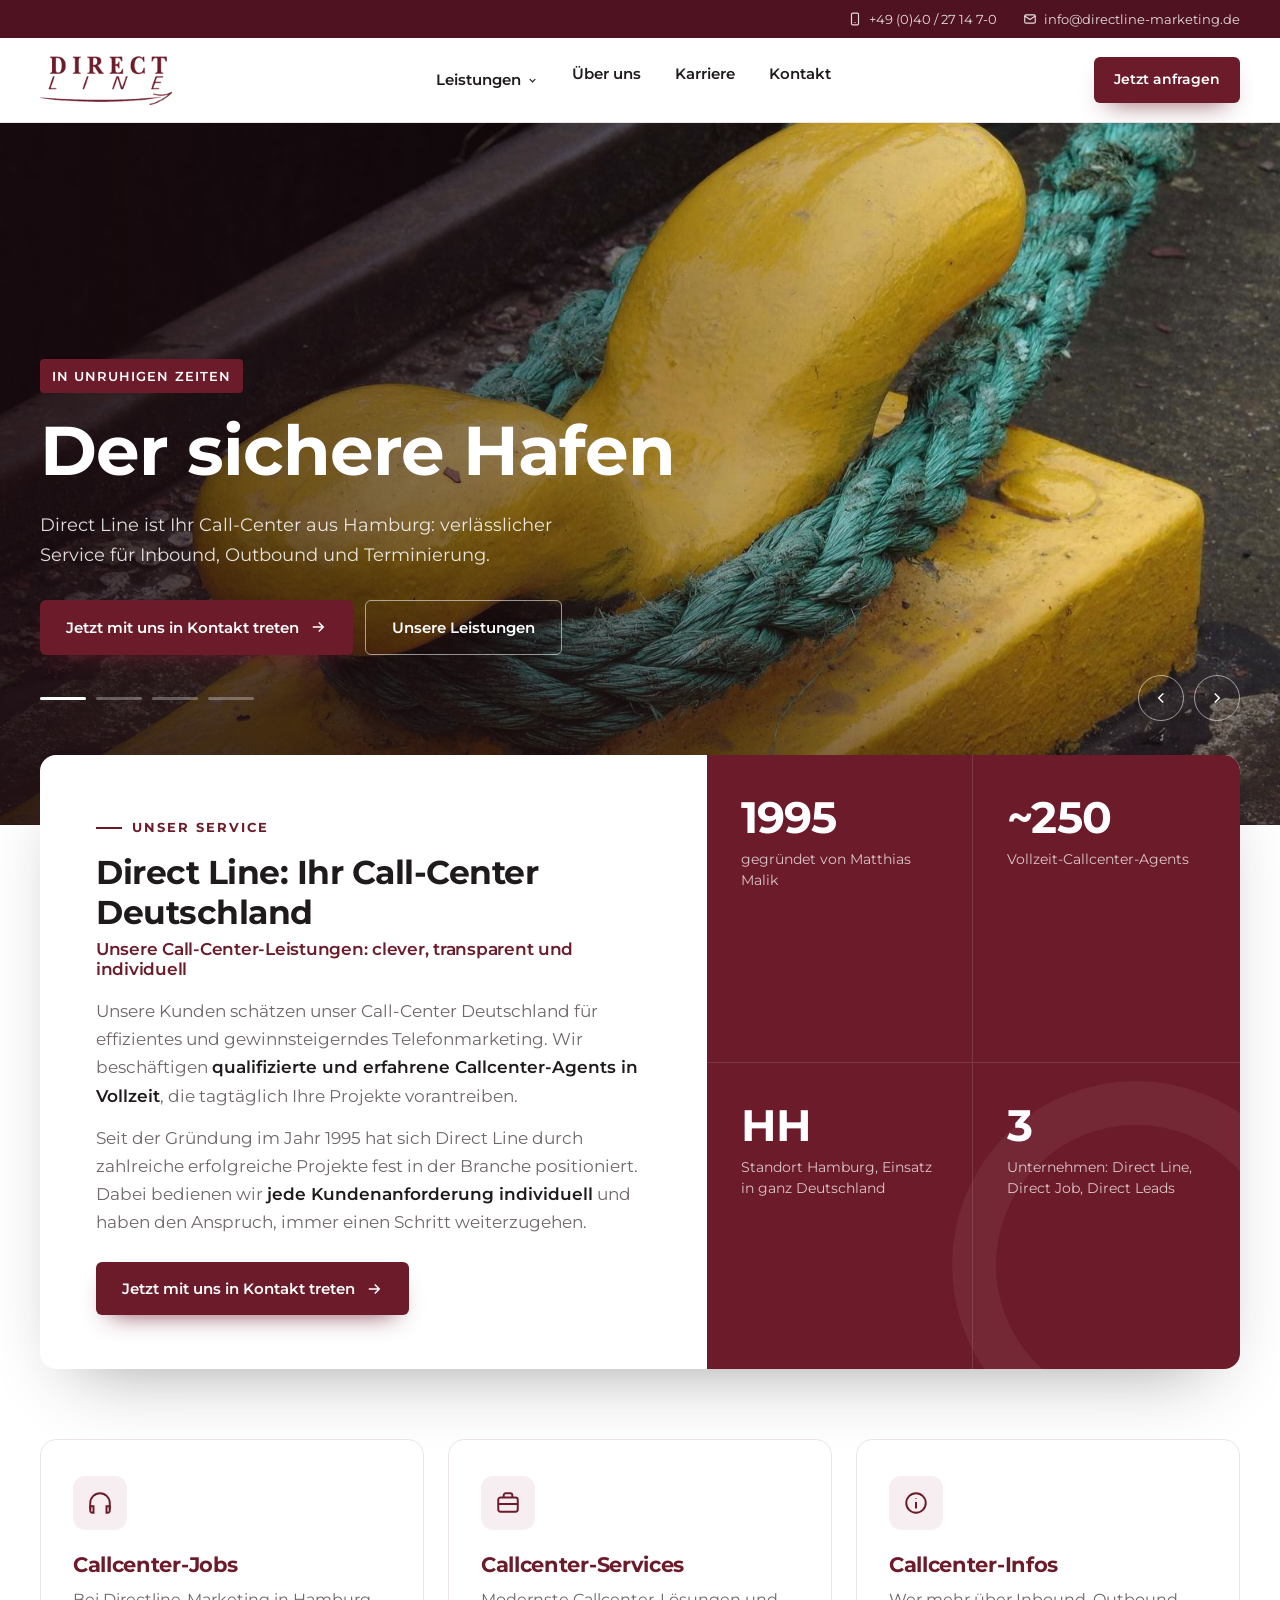
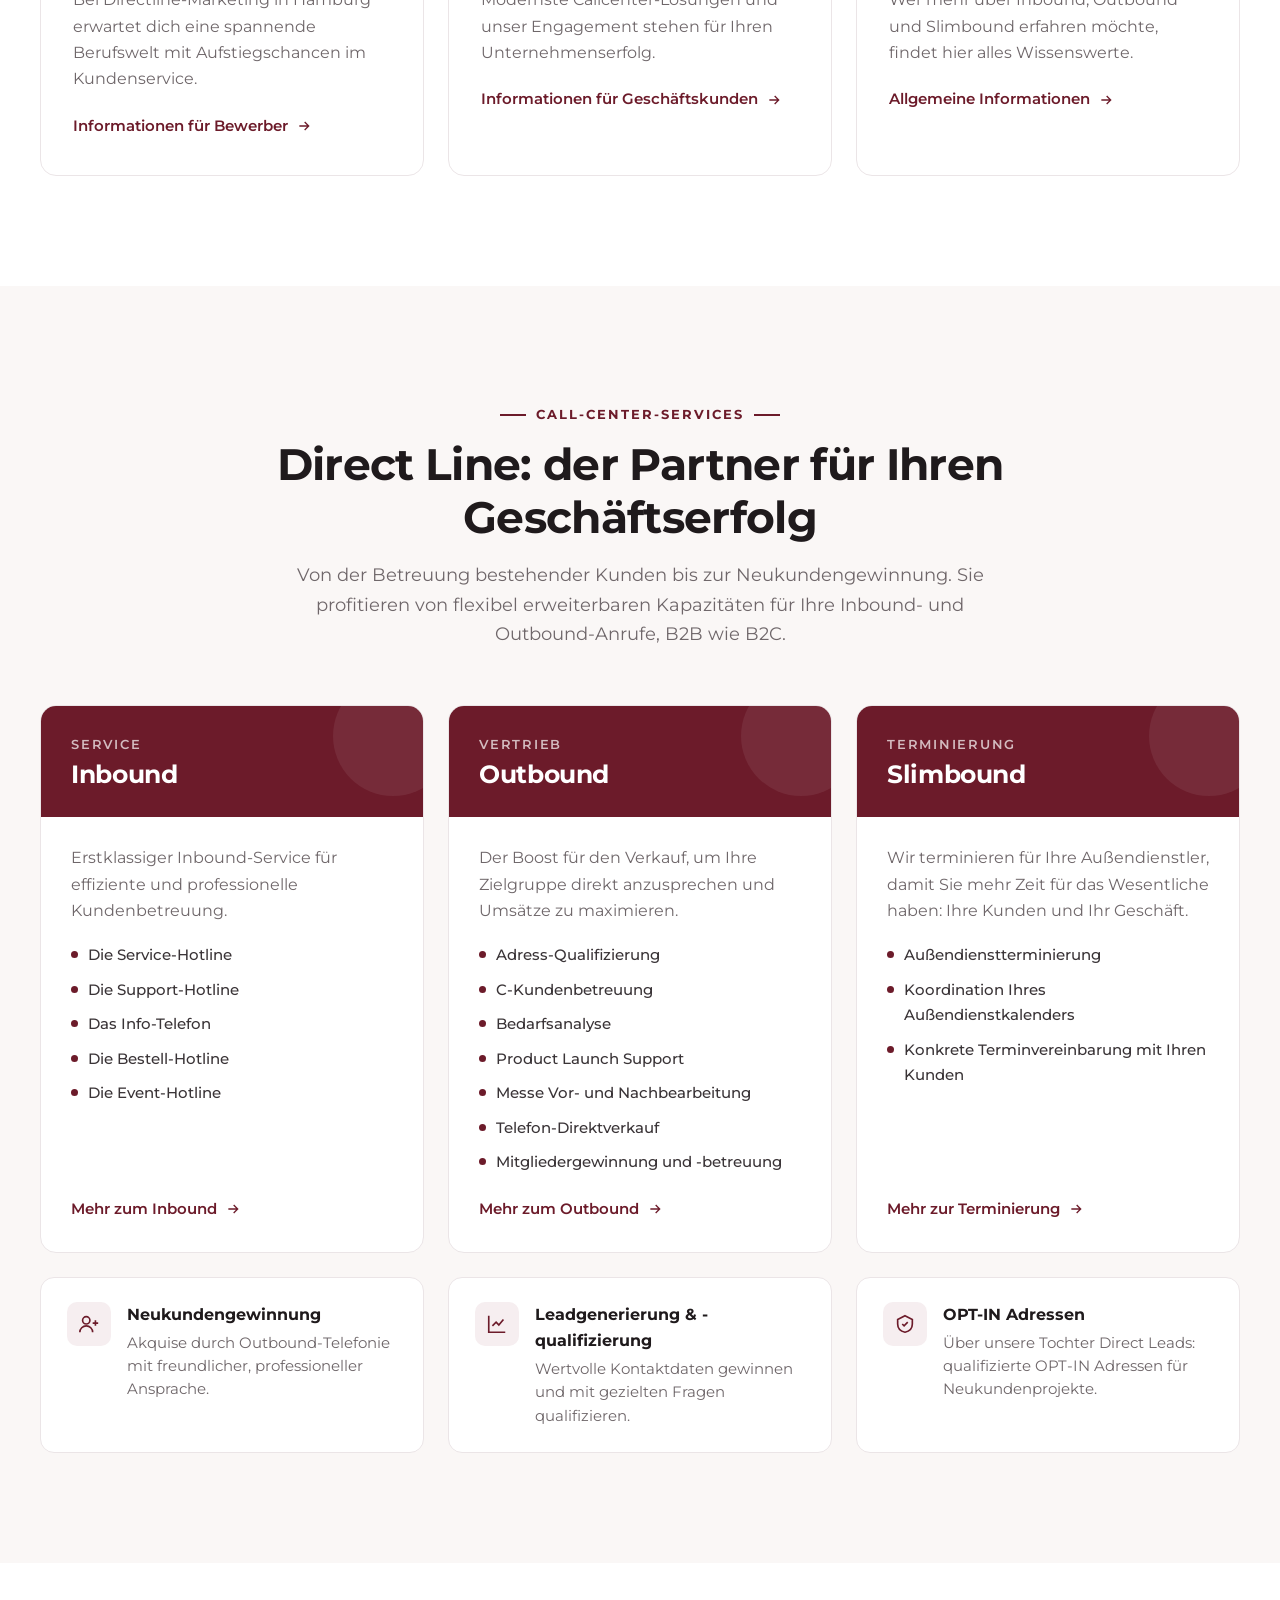
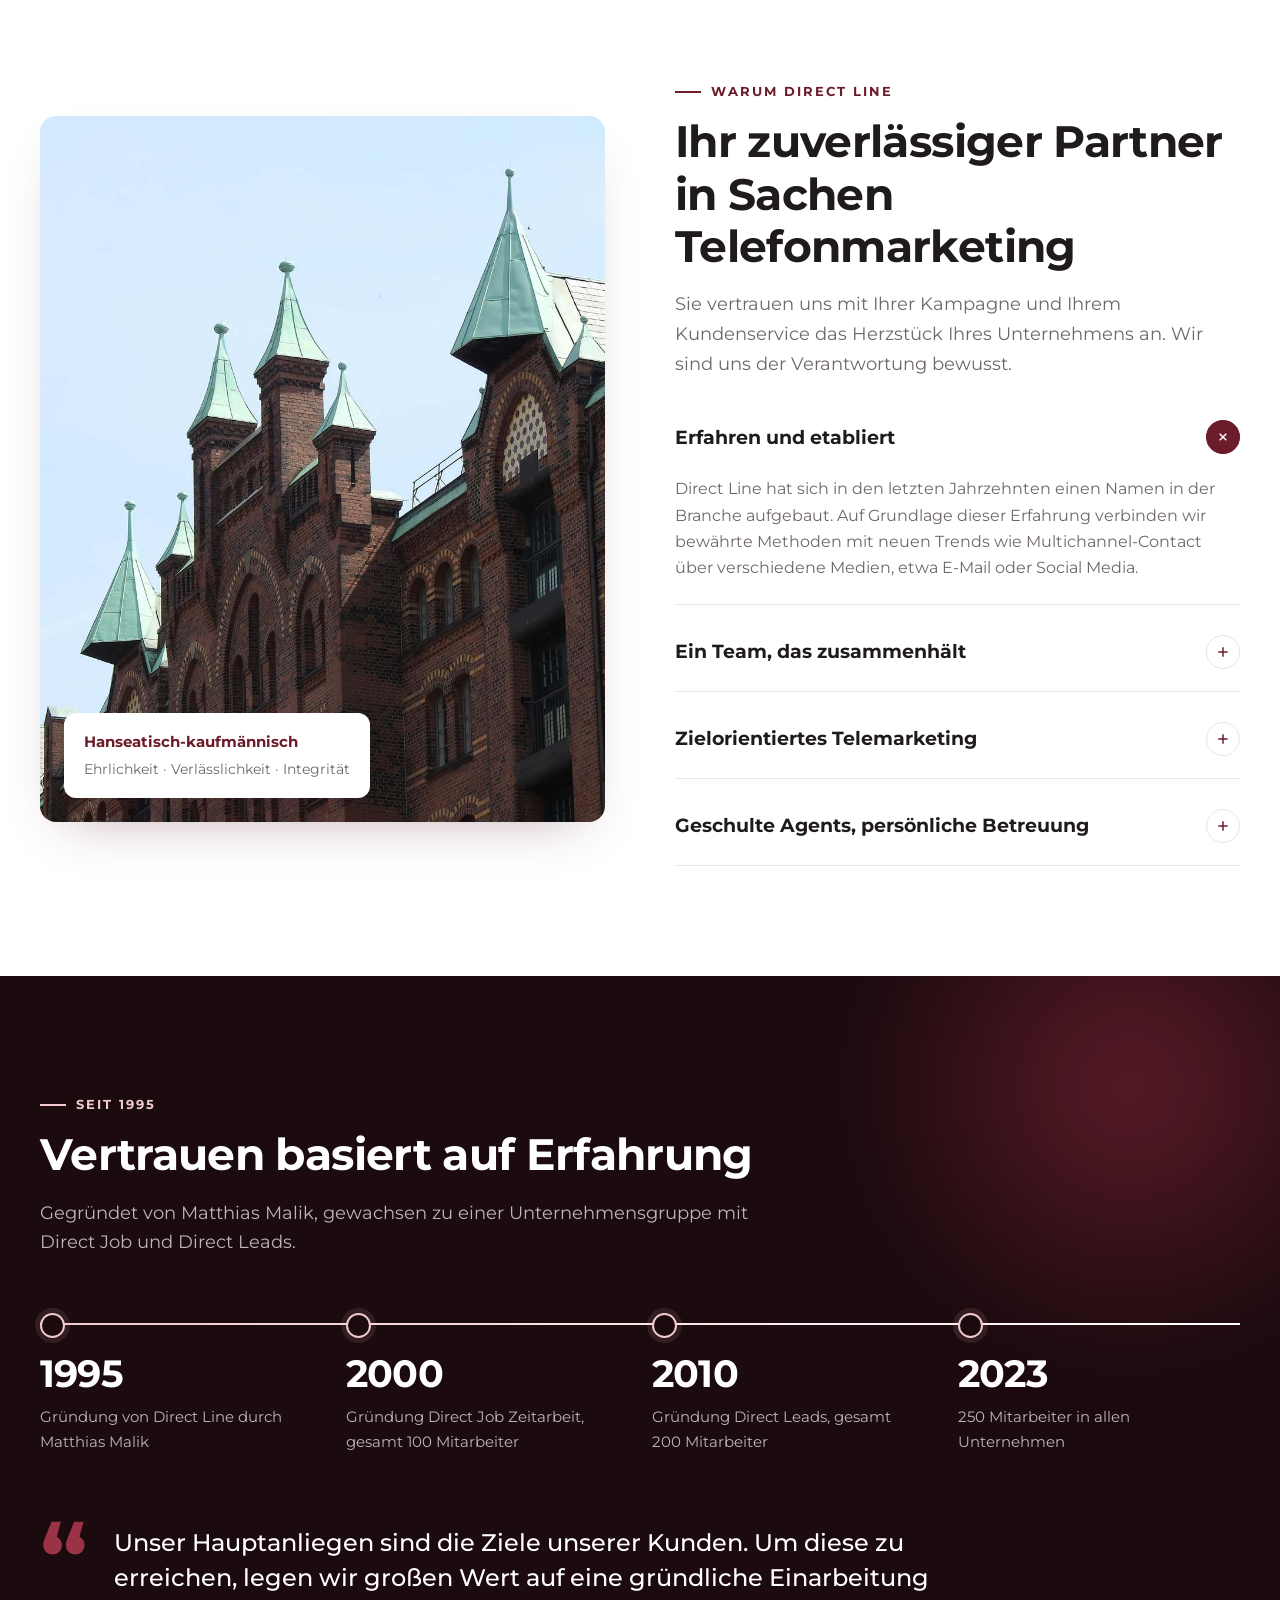
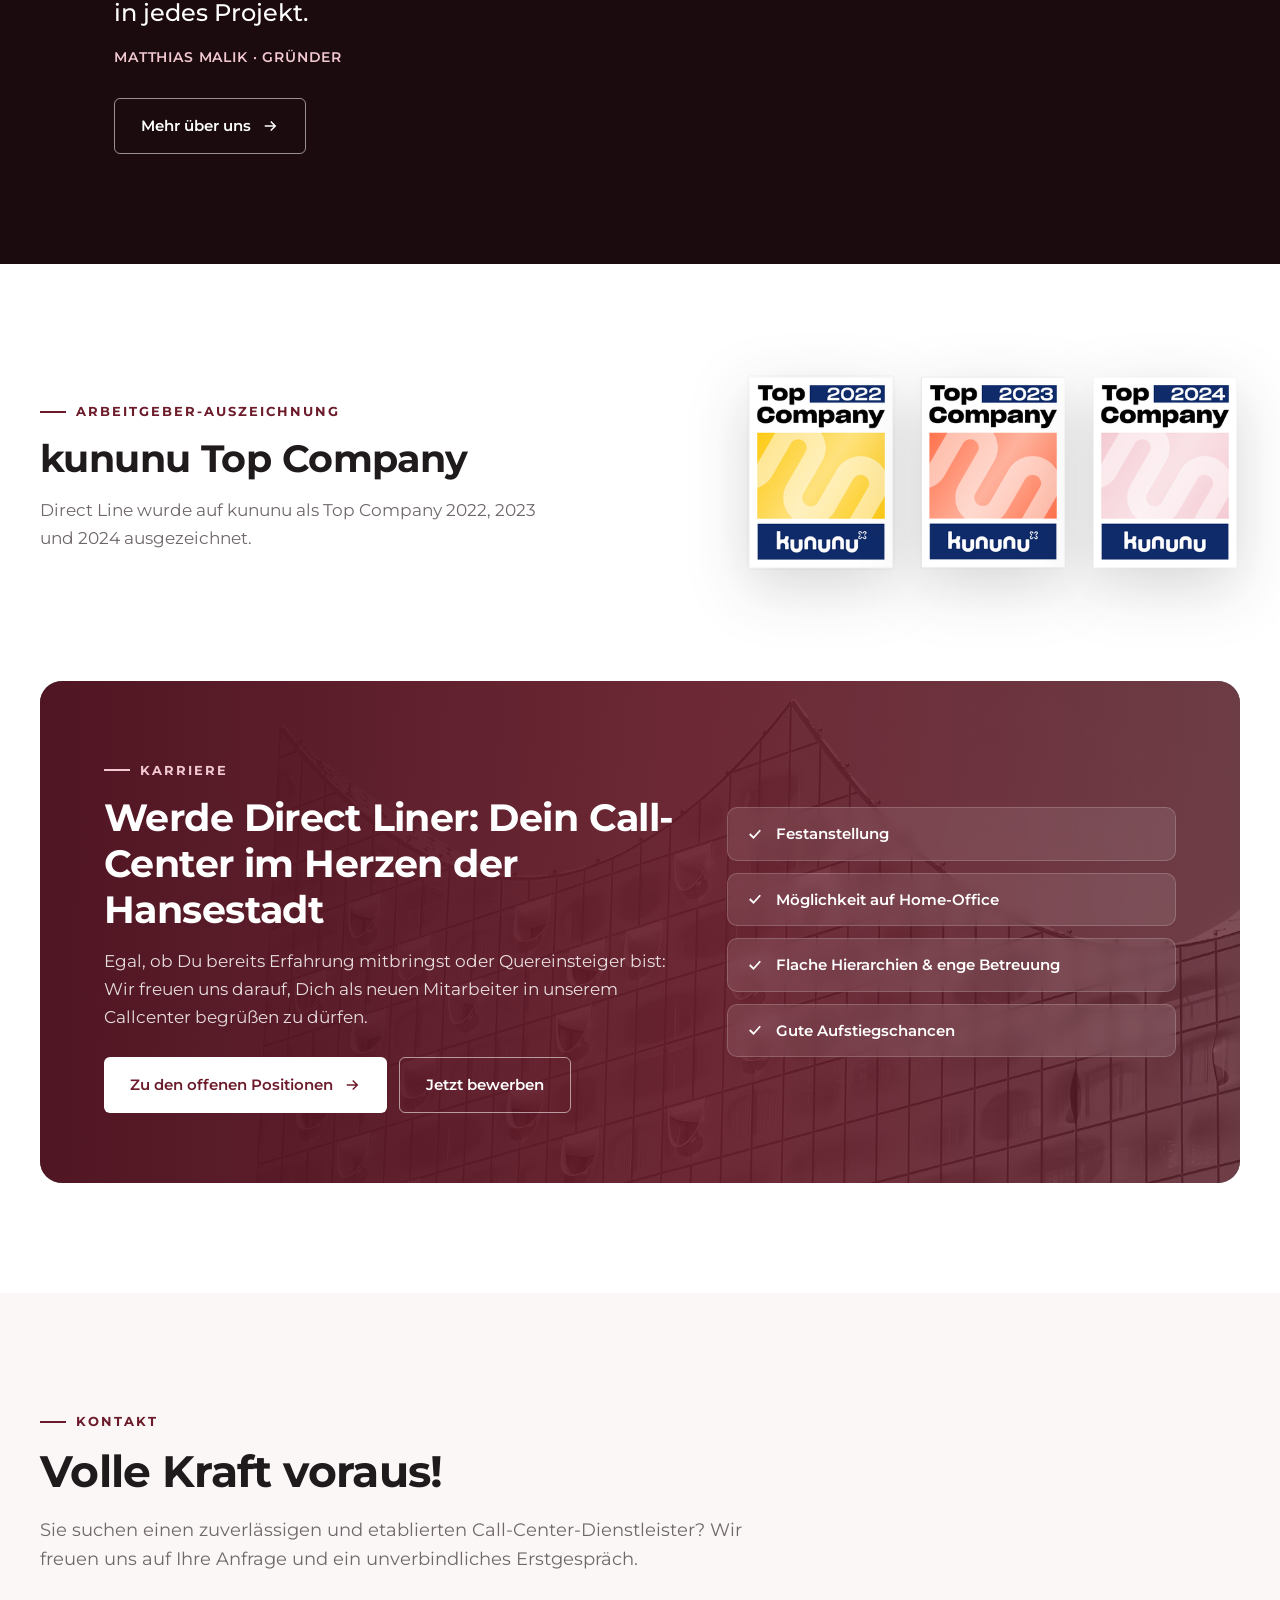
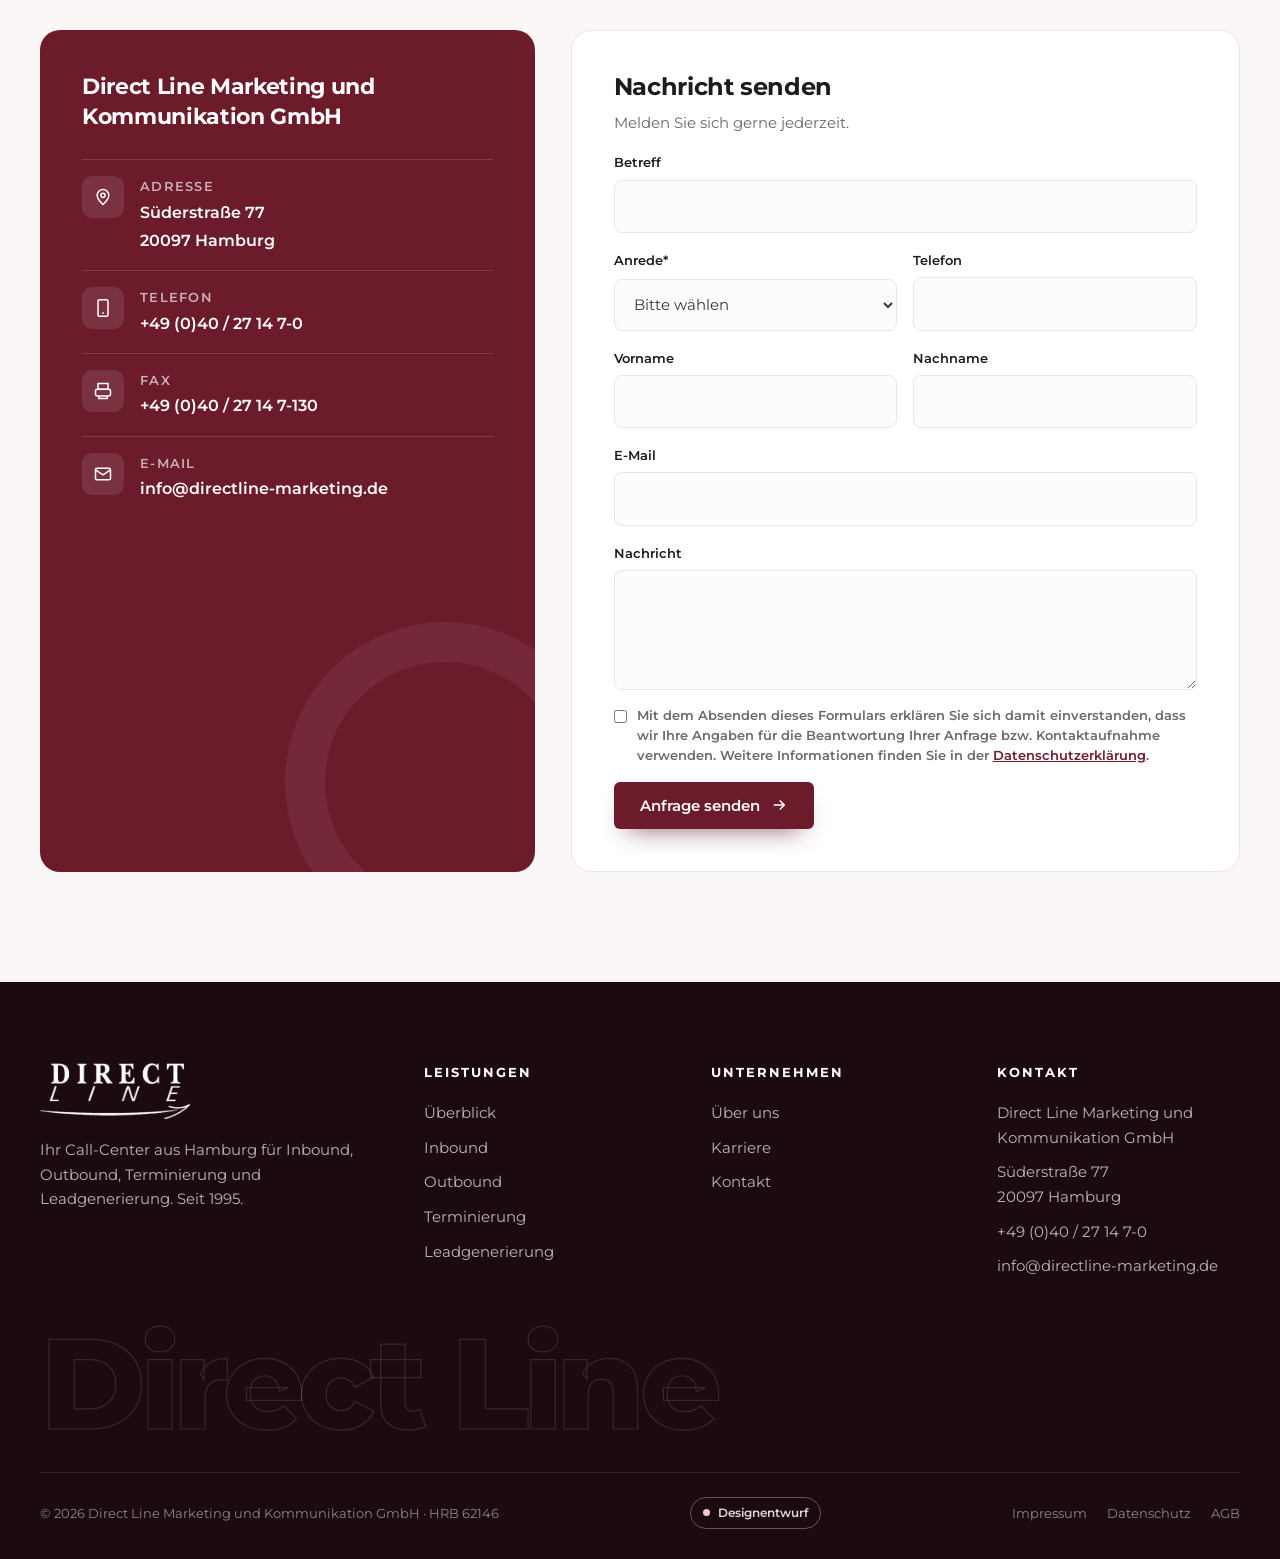
==== commit d4257e8a: "directline-entwurf v3 (1/4)" ====
--- a/directline-entwurf/index.html
+++ b/directline-entwurf/index.html
@@ -8,97 +8,243 @@
 <meta name="description" content="Direct Line Marketing und Kommunikation GmbH: Call-Center aus Hamburg für Inbound, Outbound, Terminierung und Leadgenerierung, seit 1995.">
 <meta name="theme-color" content="#6c1b2a">
 <link rel="icon" href="data:image/svg+xml,%3Csvg xmlns='http://www.w3.org/2000/svg' viewBox='0 0 64 64'%3E%3Crect width='64' height='64' rx='14' fill='%236c1b2a'/%3E%3Ctext x='32' y='42' font-family='Georgia,serif' font-size='30' font-weight='700' text-anchor='middle' fill='white'%3EDL%3C/text%3E%3C/svg%3E">
-<script>document.documentElement.classList.add('js')</script>
 <link rel="preconnect" href="https://fonts.googleapis.com"><link rel="preconnect" href="https://fonts.gstatic.com" crossorigin>
 <link href="https://fonts.googleapis.com/css2?family=Montserrat:ital,wght@0,400;0,500;0,600;0,700;0,800;1,500&display=swap" rel="stylesheet">
 <link rel="stylesheet" href="assets/style.css">
 </head>
 <body>
 <a class="skip" href="#inhalt">Zum Inhalt springen</a>
-<div class="progress" aria-hidden="true"></div>
-<header class="site"><div class="wrap nav">
-<a href="./" aria-label="Direct Line Startseite"><span class="logo" aria-hidden="true"></span><span class="sr">Direct Line</span></a>
-<nav aria-label="Hauptnavigation"><ul class="menu"><li><a href="leistungen/">Leistungen <svg class="chev" width="12" height="12" viewBox="0 0 24 24" fill="none" stroke="currentColor" stroke-width="2.5"><path d="M6 9l6 6 6-6"/></svg></a><div class="drop"><a href="leistungen/inbound/"><b>Inbound</b><span>Service-Hotlines und professionelle Kundenbetreuung</span></a><a href="leistungen/outbound/"><b>Outbound</b><span>Vertrieb, Telemarketing und Neukundengewinnung</span></a><a href="leistungen/terminierung/"><b>Terminierung</b><span>Slimbound: Termine für Ihren Außendienst</span></a><a href="leistungen/leadgenerierung/"><b>Leadgenerierung</b><span>Leads gewinnen, qualifizieren, OPT-IN Adressen</span></a><a class="all" href="leistungen/"><b>Alle Leistungen im Überblick</b><svg width="16" height="16" viewBox="0 0 24 24" fill="none" stroke="currentColor" stroke-width="2.2"><path d="M5 12h14M13 6l6 6-6 6"/></svg></a></div></li><li><a href="ueber-uns/">Über uns</a></li><li><a href="karriere/">Karriere</a></li><li><a href="kontakt/">Kontakt</a></li></ul></nav>
-<div class="nav-r"><a class="btn btn-p" href="kontakt/">Projekt anfragen <span class="ar"><svg width="16" height="16" viewBox="0 0 24 24" fill="none" stroke="currentColor" stroke-width="2.2"><path d="M5 12h14M13 6l6 6-6 6"/></svg></span></a><button class="burger" aria-label="Menü öffnen" aria-expanded="false" aria-controls="mobile"><i></i><i></i><i></i></button></div>
+<div class="topbar"><div class="wrap"><a href="tel:+494027147000"><svg width="14" height="14" viewBox="0 0 24 24" fill="none" stroke="currentColor" stroke-width="2"><rect x="6" y="2" width="12" height="20" rx="2"/><path d="M11 18h2"/></svg>+49 (0)40 / 27 14 7-0</a><a href="mailto:info@directline-marketing.de"><svg width="14" height="14" viewBox="0 0 24 24" fill="none" stroke="currentColor" stroke-width="2"><rect x="3" y="5" width="18" height="14" rx="2"/><path d="M3 7l9 6 9-6"/></svg><span class="mail-t">info@directline-marketing.de</span></a></div></div>
+<header><div class="wrap nav">
+<a class="logo" href="./" aria-label="Direct Line Startseite"><span class="lg" aria-hidden="true"></span></a>
+<nav aria-label="Hauptnavigation"><ul class="menu" id="menu"><li class="has-drop"><a href="leistungen/">Leistungen <svg class="chev" width="11" height="11" viewBox="0 0 24 24" fill="none" stroke="currentColor" stroke-width="2.6"><path d="M6 9l6 6 6-6"/></svg></a><ul class="drop"><li><a href="leistungen/inbound/">Inbound<small>Service- und Bestell-Hotlines</small></a></li><li><a href="leistungen/outbound/">Outbound<small>Vertrieb und Telemarketing</small></a></li><li><a href="leistungen/terminierung/">Terminierung<small>Slimbound für Ihren Außendienst</small></a></li><li><a href="leistungen/leadgenerierung/">Leadgenerierung<small>Leads und OPT-IN Adressen</small></a></li><li><a href="leistungen/">Alle Leistungen<small>Überblick</small></a></li></ul><div class="mobile-sub"><a href="leistungen/inbound/">Inbound</a><a href="leistungen/outbound/">Outbound</a><a href="leistungen/terminierung/">Terminierung</a><a href="leistungen/leadgenerierung/">Leadgenerierung</a></div></li><li><a href="ueber-uns/">Über uns</a></li><li><a href="karriere/">Karriere</a></li><li><a href="kontakt/">Kontakt</a></li></ul></nav>
+<a class="btn btn-brand" href="kontakt/">Jetzt anfragen</a>
+<button class="burger" id="burger" aria-label="Menü öffnen" aria-expanded="false" aria-controls="menu"><svg width="26" height="26" viewBox="0 0 24 24" fill="none" stroke="currentColor" stroke-width="2"><path d="M4 7h16M4 12h16M4 17h16"/></svg></button>
 </div></header>
-<div class="mobile" id="mobile" aria-hidden="true"><ul><li><a class="big" href="./">Start</a></li><li><a class="big" href="leistungen/">Leistungen</a></li></ul>
-<div class="sub"><a href="leistungen/inbound/">Inbound</a><a href="leistungen/outbound/">Outbound</a><a href="leistungen/terminierung/">Terminierung</a><a href="leistungen/leadgenerierung/">Leadgenerierung</a></div>
-<ul><li><a class="big" href="ueber-uns/">Über uns</a></li><li><a class="big" href="karriere/">Karriere</a></li><li><a class="big" href="kontakt/">Kontakt</a></li></ul><div class="meta"><a href="tel:+494027147000">+49 (0)40 / 27 14 7-0</a><a href="mailto:info@directline-marketing.de">info@directline-marketing.de</a></div></div>
 <main id="inhalt">
-<section class="hero" style="padding-bottom:110px">
-<div class="mesh" aria-hidden="true"><div class="blob a" data-parallax=".08"></div><div class="blob b"></div><div class="blob c"></div><div class="grid-lines"></div></div>
-<div class="wave" aria-hidden="true"><i style="animation-delay:0.00s"></i><i style="animation-delay:0.11s"></i><i style="animation-delay:0.22s"></i><i style="animation-delay:0.33s"></i><i style="animation-delay:0.44s"></i><i style="animation-delay:0.55s"></i><i style="animation-delay:0.66s"></i><i style="animation-delay:0.77s"></i><i style="animation-delay:0.88s"></i><i style="animation-delay:0.99s"></i><i style="animation-delay:1.10s"></i><i style="animation-delay:1.21s"></i><i style="animation-delay:1.32s"></i><i style="animation-delay:1.43s"></i></div>
-<div class="wrap">
-<span class="eyebrow rv"><span class="dot"></span>Call-Center aus Hamburg · seit 1995</span>
-<h1 class="mega" data-split><span class="w"><span>Wir</span></span> <span class="w"><span>geben</span></span> <span class="w"><span>Ihren</span></span> <span class="w"><span>Zielen</span></span> <span class="w"><span>eine</span></span> <span class="w"><span><em>Stimme.</em></span></span></h1>
-<div class="hero-row">
-<div class="rv d2"><p>Direct Line verbindet zielorientiertes Telefonmarketing und innovatives IT-Wissen zu einem breit gefächerten Dienstleistungspaket. Für Inbound, Outbound, Terminierung und Leadgenerierung.</p>
-<div class="hero-cta"><a class="btn btn-p" href="kontakt/">Projekt anfragen <span class="ar"><svg width="16" height="16" viewBox="0 0 24 24" fill="none" stroke="currentColor" stroke-width="2.2"><path d="M5 12h14M13 6l6 6-6 6"/></svg></span></a><a class="btn btn-o" href="leistungen/">Leistungen entdecken <span class="ar"><svg width="16" height="16" viewBox="0 0 24 24" fill="none" stroke="currentColor" stroke-width="2.2"><path d="M5 12h14M13 6l6 6-6 6"/></svg></span></a></div></div>
-<div class="facts rv d3"><div class="fact"><strong data-count="1995">1995</strong><span>gegründet von Matthias Malik</span></div><div class="fact"><strong data-count="250" data-pre="~">~250</strong><span>Vollzeit-Callcenter-Agents</span></div><div class="fact"><strong>HH</strong><span>Standort Hamburg, aktiv in ganz Deutschland</span></div></div>
-</div></div>
-<span class="scrollcue" aria-hidden="true">Scrollen</span>
-</section>
-<div class="marquee" aria-label="Leistungen"><div class="track"><a href="leistungen/inbound/">Inbound</a><a href="leistungen/outbound/">Outbound</a><a href="leistungen/terminierung/">Slimbound</a><a href="leistungen/leadgenerierung/">Leadgenerierung</a><a href="leistungen/leadgenerierung/">Leadqualifizierung</a><a href="leistungen/terminierung/">Terminierung</a><a href="leistungen/">Marktforschung</a><a href="leistungen/">Qualitätssicherung</a><a href="leistungen/outbound/">Telemarketing</a><a href="leistungen/inbound/">Kundenservice</a><a href="leistungen/inbound/">Inbound</a><a href="leistungen/outbound/">Outbound</a><a href="leistungen/terminierung/">Slimbound</a><a href="leistungen/leadgenerierung/">Leadgenerierung</a><a href="leistungen/leadgenerierung/">Leadqualifizierung</a><a href="leistungen/terminierung/">Terminierung</a><a href="leistungen/">Marktforschung</a><a href="leistungen/">Qualitätssicherung</a><a href="leistungen/outbound/">Telemarketing</a><a href="leistungen/inbound/">Kundenservice</a></div></div>
-
-<section class="statement"><div class="wrap"><span class="kick rv">Unsere Haltung</span><p style="margin-top:28px"><span class="t">Telefonieren</span> <span class="t">kann</span> <span class="t">jeder?</span> <span class="t">Das</span> <span class="t">stimmt</span> <span class="t">so</span> <span class="t">natürlich</span> <span class="t">nicht.</span> <span class="t">Nur</span> <span class="t">wer</span> <span class="t">weiß,</span> <span class="t">welche</span> <span class="t hl">Argumente</span> <span class="t hl">entscheiden</span> <span class="t">und</span> <span class="t">wer</span> <span class="t">mit</span> <span class="t hl">Leidenschaft</span> <span class="t">für</span> <span class="t">guten</span> <span class="t">Service</span> <span class="t">bei</span> <span class="t">der</span> <span class="t">Sache</span> <span class="t">ist,</span> <span class="t">kann</span> <span class="t">Kunden</span> <span class="t hl">überzeugen.</span></p>
-<div class="by rv"><span style="width:44px;height:1.5px;background:var(--b)"></span>Hanseatisch-kaufmännische Grundsätze: Ehrlichkeit, Verlässlichkeit und Integrität.</div></div></section>
-
-<section style="padding-top:20px"><div class="wrap">
-<div class="sec-head rv"><div><span class="kick">Leistungen</span><h2 class="h2">Call-Center-Lösungen, die wirken.</h2></div><p class="lead">Clever, transparent und individuell: Von der Betreuung bestehender Kunden bis zur Neukundengewinnung, B2B wie B2C, mit flexibel erweiterbaren Kapazitäten.</p></div>
-<div class="bento">
-<a class="card c1 rv" href="leistungen/outbound/"><span class="ring"></span><div><span class="num">01 · VERTRIEB</span><h3>Outbound</h3><p>Der Boost für den Verkauf, um Ihre Zielgruppe direkt anzusprechen und Umsätze zu maximieren.</p></div><div class="tags"><span>Kalt- &amp; Warmakquise</span><span>Kundenrückgewinnung</span><span>Up- &amp; Cross-Selling</span><span>Fundraising</span></div><span class="go"><svg width="16" height="16" viewBox="0 0 24 24" fill="none" stroke="currentColor" stroke-width="2.2"><path d="M5 12h14M13 6l6 6-6 6"/></svg></span></a>
-<a class="card c2 rv d1" href="leistungen/inbound/"><div><span class="num">02 · SERVICE</span><h3>Inbound</h3><p>Erstklassiger Inbound-Service für effiziente und professionelle Kundenbetreuung.</p></div><div class="tags"><span>Service-Hotline</span><span>Bestell-Hotline</span></div><span class="go"><svg width="16" height="16" viewBox="0 0 24 24" fill="none" stroke="currentColor" stroke-width="2.2"><path d="M5 12h14M13 6l6 6-6 6"/></svg></span></a>
-<a class="card c3 rv" href="leistungen/terminierung/"><div><span class="num">03 · SLIMBOUND</span><h3>Terminierung</h3><p>Wir terminieren für Ihre Außendienstler, damit Sie mehr Zeit für das Wesentliche haben: Ihre Kunden und Ihr Geschäft.</p></div><span class="go"><svg width="16" height="16" viewBox="0 0 24 24" fill="none" stroke="currentColor" stroke-width="2.2"><path d="M5 12h14M13 6l6 6-6 6"/></svg></span></a>
-<a class="card c4 rv d1" href="leistungen/leadgenerierung/"><div><span class="num">04 · LEADS</span><h3>Leadgenerierung</h3><p>Kontaktdaten gewinnen, Leads qualifizieren und über unsere Tochter Direct Leads OPT-IN Adressen für Neukundenprojekte.</p></div><span class="go"><svg width="16" height="16" viewBox="0 0 24 24" fill="none" stroke="currentColor" stroke-width="2.2"><path d="M5 12h14M13 6l6 6-6 6"/></svg></span></a>
+<section class="hero" aria-roledescription="Karussell" style="padding:0">
+  <div class="slide active">
+    <img src="[data-uri]